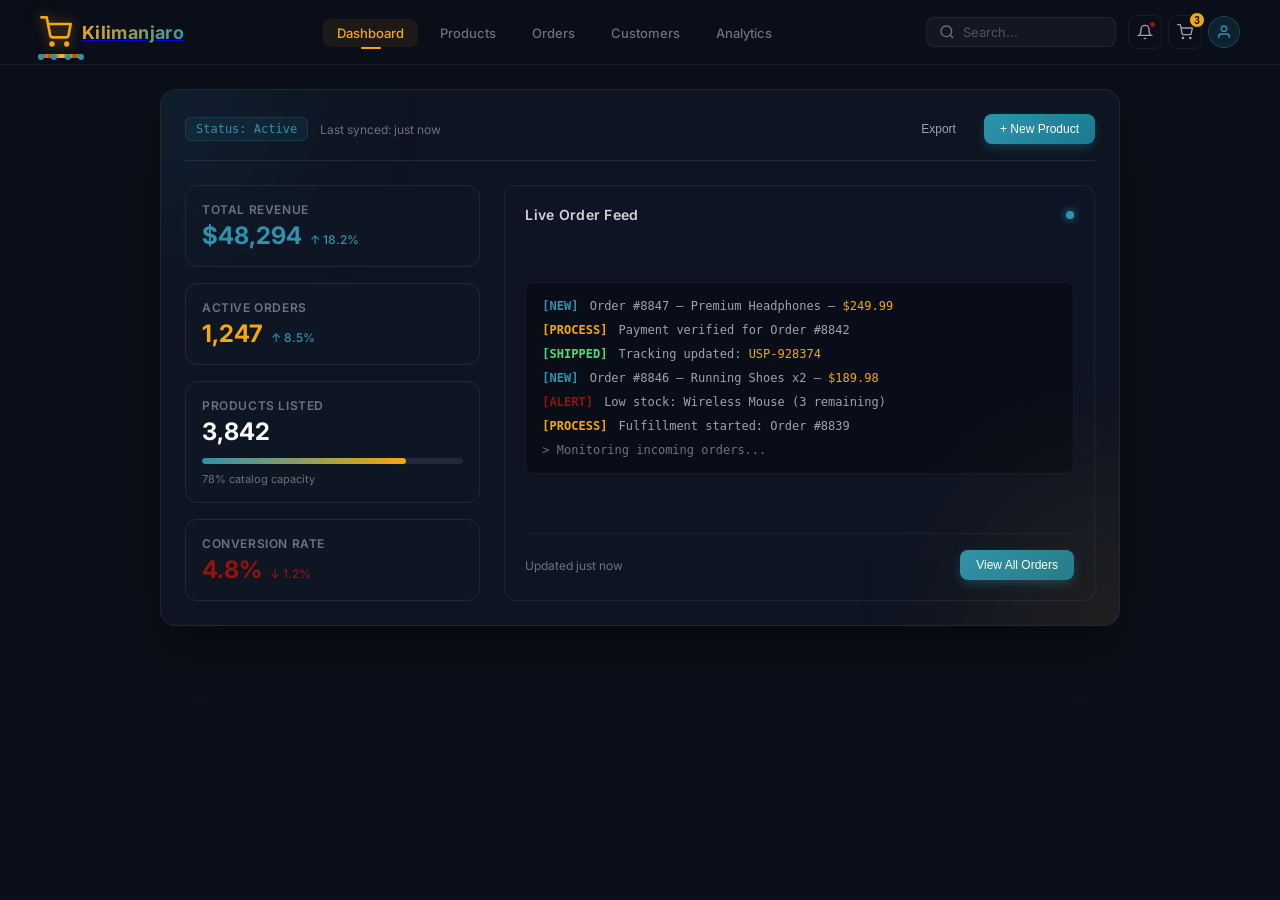
==== index.html @ 3648892b "The whole website" ====
<!DOCTYPE html>
<html lang="en">
<head>
    <meta charset="UTF-8">
    <meta name="viewport" content="width=device-width, initial-scale=1.0">
    <title>E-Commerce Dashboard</title>
    <link href="https://fonts.googleapis.com/css2?family=Inter:wght@300;400;500;600;700&display=swap" rel="stylesheet">
    <link rel="stylesheet" href="style.css">
</head>
<body>

    <!-- ============ NAVBAR ============ -->
    <nav class="navbar">
        <div class="nav-container">
            <a href="index.html" class="logo-container">
                <div class="conveyor-belt">
                    <div class="belt-track"></div>
                    <div class="belt-rollers">
                        <div class="roller"></div>
                        <div class="roller"></div>
                        <div class="roller"></div>
                        <div class="roller"></div>
                    </div>
                </div>
                <div class="cart-icon">
                    <svg viewBox="0 0 24 24" fill="none" stroke="currentColor" stroke-width="2" stroke-linecap="round" stroke-linejoin="round">
                        <circle cx="9" cy="21" r="1"></circle>
                        <circle cx="20" cy="21" r="1"></circle>
                        <path d="m1 1 4 0 2.68 13.39a2 2 0 0 0 2 1.61h9.72a2 2 0 0 0 2-1.61L23 6H6"></path>
                    </svg>
                </div>
                <span class="brand-name">Kilimanjaro</span>
            </a>

            <ul class="nav-links">
                <li><a href="index.html" class="nav-link active">Dashboard</a></li>
                <li><a href="products.html" class="nav-link">Products</a></li>
                <li><a href="#" class="nav-link">Orders</a></li>
                <li><a href="#" class="nav-link">Customers</a></li>
                <li><a href="#" class="nav-link">Analytics</a></li>
            </ul>

            <div class="nav-right">
                <div class="nav-search">
                    <svg viewBox="0 0 24 24" fill="none" stroke="currentColor" stroke-width="2">
                        <circle cx="11" cy="11" r="8"></circle>
                        <line x1="21" y1="21" x2="16.65" y2="16.65"></line>
                    </svg>
                    <input type="text" placeholder="Search...">
                </div>
                <div class="nav-icons">
                    <button class="nav-icon-btn" id="notifBtn">
                        <svg viewBox="0 0 24 24" fill="none" stroke="currentColor" stroke-width="2">
                            <path d="M18 8A6 6 0 0 0 6 8c0 7-3 9-3 9h18s-3-2-3-9"></path>
                            <path d="M13.73 21a2 2 0 0 1-3.46 0"></path>
                        </svg>
                        <span class="notif-dot"></span>
                    </button>
                    <button class="nav-icon-btn cart-nav-btn">
                        <svg viewBox="0 0 24 24" fill="none" stroke="currentColor" stroke-width="2" stroke-linecap="round" stroke-linejoin="round">
                            <circle cx="9" cy="21" r="1"></circle>
                            <circle cx="20" cy="21" r="1"></circle>
                            <path d="m1 1 4 0 2.68 13.39a2 2 0 0 0 2 1.61h9.72a2 2 0 0 0 2-1.61L23 6H6"></path>
                        </svg>
                        <span class="cart-count">3</span>
                    </button>
                    <div class="user-avatar">
                        <svg viewBox="0 0 24 24" fill="none" stroke="currentColor" stroke-width="2">
                            <path d="M20 21v-2a4 4 0 0 0-4-4H8a4 4 0 0 0-4 4v2"></path>
                            <circle cx="12" cy="7" r="4"></circle>
                        </svg>
                    </div>
                </div>
                <button class="hamburger" id="hamburger">
                    <span></span>
                    <span></span>
                    <span></span>
                </button>
            </div>
        </div>
    </nav>

    <!-- ============ DASHBOARD PANEL ============ -->
    <div class="glass-panel">
        
        <div class="glow glow-top-left"></div>
        <div class="glow glow-bottom-right"></div>

        <div class="top-bar">
            <div class="top-bar-left">
                <span class="status-badge">Status: Active</span>
                <span class="last-sync">Last synced: <span id="lastSync">just now</span></span>
            </div>
            <div class="top-bar-right">
                <button class="action-btn btn-outline">Export</button>
                <button class="action-btn btn-primary">+ New Product</button>
            </div>
        </div>

        <div class="dashboard-grid">
            
            <div class="left-panel">
                <div class="metric-card">
                    <p class="metric-label">Total Revenue</p>
                    <div class="metric-flex">
                        <p class="metric-value-num" style="color: #2D93AD;">$48,294</p>
                        <span class="trend-up">↑ 18.2%</span>
                    </div>
                </div>
                
                <div class="metric-card">
                    <p class="metric-label">Active Orders</p>
                    <div class="metric-flex">
                        <p class="metric-value-num" style="color: #F3A712;">1,247</p>
                        <span class="trend-up">↑ 8.5%</span>
                    </div>
                </div>

                <div class="metric-card">
                    <p class="metric-label">Products Listed</p>
                    <p class="metric-value-num">3,842</p>
                    <div class="progress-bar-container">
                        <div class="progress-bar-fill"></div>
                    </div>
                    <p class="metric-subtext">78% catalog capacity</p>
                </div>

                <div class="metric-card">
                    <p class="metric-label">Conversion Rate</p>
                    <div class="metric-flex">
                        <p class="metric-value-num" style="color: #92140C;">4.8%</p>
                        <span class="trend-down">↓ 1.2%</span>
                    </div>
                </div>
            </div>

            <div class="right-panel">
                <div class="panel-header">
                    <h3 class="panel-title">Live Order Feed</h3>
                    <span class="pulse-indicator"></span>
                </div>
                
                <div class="log-stream" id="orderFeed">
                    <p><span class="log-tag log-new">[NEW]</span> Order #8847 — Premium Headphones — <span class="text-highlight">$249.99</span></p>
                    <p><span class="log-tag log-processing">[PROCESS]</span> Payment verified for Order #8842</p>
                    <p><span class="log-tag log-shipped">[SHIPPED]</span> Tracking updated: <span class="text-highlight">USP-928374</span></p>
                    <p><span class="log-tag log-new">[NEW]</span> Order #8846 — Running Shoes x2 — <span class="text-highlight">$189.98</span></p>
                    <p><span class="log-tag log-alert">[ALERT]</span> Low stock: Wireless Mouse (3 remaining)</p>
                    <p><span class="log-tag log-processing">[PROCESS]</span> Fulfillment started: Order #8839</p>
                    <p class="log-listening">&gt; Monitoring incoming orders...</p>
                </div>

                <div class="panel-footer">
                    <span class="timestamp">Updated <span id="timeAgo">just now</span></span>
                    <button class="action-btn btn-primary">View All Orders</button>
                </div>
            </div>

        </div>
    </div>

    <script src="script.js"></script>
</body>
</html>
---- style.css ----
/* Base Resets and Typography */
* {
    margin: 0;
    padding: 0;
    box-sizing: border-box;
}

body {
    font-family: 'Inter', sans-serif;
    background-color: #0b0f19;
    color: #f3f4f6;
    min-height: 100vh;
    display: flex;
    flex-direction: column;
    padding: 0;
    overflow-x: hidden;
}

/* ===================== NAVBAR ===================== */
.navbar {
    position: sticky;
    top: 0;
    z-index: 100;
    width: 100%;
    background: rgba(11, 15, 25, 0.85);
    backdrop-filter: blur(16px);
    -webkit-backdrop-filter: blur(16px);
    border-bottom: 1px solid rgba(255, 255, 255, 0.06);
    padding: 0 24px;
}

.nav-container {
    max-width: 1200px;
    margin: 0 auto;
    display: flex;
    align-items: center;
    justify-content: space-between;
    height: 64px;
}

/* Nav Logo */
.navbar .logo-container {
    display: flex;
    align-items: center;
    gap: 10px;
    position: relative;
    flex-shrink: 0;
}

.navbar .cart-icon {
    width: 32px;
    height: 32px;
    color: #F3A712;
    position: relative;
    z-index: 2;
    filter: drop-shadow(0 0 6px rgba(243, 167, 18, 0.5));
    animation: cartBounce 2s ease-in-out infinite;
}

.navbar .cart-icon svg {
    width: 100%;
    height: 100%;
}

.navbar .brand-name {
    font-size: 18px;
    font-weight: 700;
    background: linear-gradient(135deg, #F3A712, #2D93AD);
    -webkit-background-clip: text;
    -webkit-text-fill-color: transparent;
    background-clip: text;
    letter-spacing: 0.02em;
}

.navbar .conveyor-belt {
    position: absolute;
    bottom: -10px;
    left: -2px;
    width: 46px;
    height: 8px;
    z-index: 1;
}

/* Nav Links */
.nav-links {
    display: flex;
    list-style: none;
    gap: 8px;
    margin: 0;
    padding: 0;
}

.nav-link {
    text-decoration: none;
    font-size: 13px;
    font-weight: 500;
    color: #6b7280;
    padding: 6px 14px;
    border-radius: 8px;
    transition: all 0.25s ease;
    position: relative;
}

.nav-link:hover {
    color: #d1d5db;
    background-color: rgba(255, 255, 255, 0.04);
}

.nav-link.active {
    color: #F3A712;
    background-color: rgba(243, 167, 18, 0.08);
}

.nav-link.active::after {
    content: '';
    position: absolute;
    bottom: -2px;
    left: 50%;
    transform: translateX(-50%);
    width: 20px;
    height: 2px;
    background: #F3A712;
    border-radius: 1px;
}

/* Nav Right Section */
.nav-right {
    display: flex;
    align-items: center;
    gap: 12px;
    flex-shrink: 0;
}

/* Search */
.nav-search {
    display: flex;
    align-items: center;
    gap: 8px;
    background-color: rgba(255, 255, 255, 0.04);
    border: 1px solid rgba(255, 255, 255, 0.06);
    border-radius: 8px;
    padding: 6px 12px;
    transition: all 0.25s ease;
}

.nav-search:focus-within {
    border-color: rgba(45, 147, 173, 0.4);
    background-color: rgba(45, 147, 173, 0.05);
}

.nav-search svg {
    width: 16px;
    height: 16px;
    color: #6b7280;
    flex-shrink: 0;
}

.nav-search input {
    background: none;
    border: none;
    outline: none;
    color: #d1d5db;
    font-size: 13px;
    font-family: 'Inter', sans-serif;
    width: 140px;
}

.nav-search input::placeholder {
    color: #4b5563;
}

/* Icon Buttons */
.nav-icons {
    display: flex;
    align-items: center;
    gap: 6px;
}

.nav-icon-btn {
    position: relative;
    width: 34px;
    height: 34px;
    background: none;
    border: 1px solid rgba(255, 255, 255, 0.06);
    border-radius: 8px;
    color: #9ca3af;
    cursor: pointer;
    display: flex;
    align-items: center;
    justify-content: center;
    transition: all 0.25s ease;
}

.nav-icon-btn:hover {
    background-color: rgba(255, 255, 255, 0.06);
    color: #d1d5db;
    border-color: rgba(255, 255, 255, 0.1);
}

.nav-icon-btn svg {
    width: 16px;
    height: 16px;
}

.notif-dot {
    position: absolute;
    top: 5px;
    right: 5px;
    width: 7px;
    height: 7px;
    background-color: #92140C;
    border-radius: 50%;
    border: 1.5px solid #0b0f19;
    animation: pulse 2s infinite;
}

.cart-count {
    position: absolute;
    top: -4px;
    right: -4px;
    min-width: 16px;
    height: 16px;
    font-size: 10px;
    font-weight: 700;
    color: #0b0f19;
    background-color: #F3A712;
    border-radius: 9999px;
    display: flex;
    align-items: center;
    justify-content: center;
    padding: 0 4px;
    border: 1.5px solid #0b0f19;
}

.navbar .user-avatar {
    width: 32px;
    height: 32px;
    background-color: rgba(45, 147, 173, 0.15);
    border: 1px solid rgba(45, 147, 173, 0.3);
    border-radius: 50%;
    display: flex;
    align-items: center;
    justify-content: center;
    color: #2D93AD;
    cursor: pointer;
    transition: all 0.3s ease;
    flex-shrink: 0;
}

.navbar .user-avatar:hover {
    background-color: rgba(45, 147, 173, 0.25);
    transform: scale(1.05);
}

.navbar .user-avatar svg {
    width: 16px;
    height: 16px;
}

/* Hamburger Menu (Mobile) */
.hamburger {
    display: none;
    flex-direction: column;
    gap: 5px;
    background: none;
    border: none;
    cursor: pointer;
    padding: 4px;
}

.hamburger span {
    display: block;
    width: 22px;
    height: 2px;
    background-color: #9ca3af;
    border-radius: 2px;
    transition: all 0.3s ease;
}

.hamburger.active span:nth-child(1) {
    transform: rotate(45deg) translate(5px, 5px);
}

.hamburger.active span:nth-child(2) {
    opacity: 0;
}

.hamburger.active span:nth-child(3) {
    transform: rotate(-45deg) translate(5px, -5px);
}

/* ===================== MAIN CONTENT WRAPPER ===================== */
.main-content {
    flex: 1;
    display: flex;
    align-items: center;
    justify-content: center;
    padding: 24px;
}

/* Main Container Component (Glassmorphism UI) */
.glass-panel {
    position: relative;
    width: 100%;
    max-width: 960px;
    background: rgba(17, 24, 39, 0.7);
    backdrop-filter: blur(12px);
    -webkit-backdrop-filter: blur(12px);
    border: 1px solid rgba(255, 255, 255, 0.08);
    border-radius: 16px;
    padding: 24px;
    box-shadow: 0 25px 50px -12px rgba(0, 0, 0, 0.5);
    overflow: hidden;
    margin: 24px auto;
}

/* Ambient Background Light Flares */
.glow {
    position: absolute;
    width: 192px;
    height: 192px;
    border-radius: 50%;
    filter: blur(100px);
    opacity: 0.2;
    pointer-events: none;
}

.glow-top-left {
    top: -96px;
    left: -96px;
    background-color: #2D93AD;
}

.glow-bottom-right {
    bottom: -96px;
    right: -96px;
    background-color: #F3A712;
}

/* ===================== LOGO & CONVEYOR BELT ===================== */
.logo-container {
    display: flex;
    align-items: center;
    gap: 12px;
    position: relative;
}

.cart-icon {
    width: 40px;
    height: 40px;
    color: #F3A712;
    position: relative;
    z-index: 2;
    filter: drop-shadow(0 0 8px rgba(243, 167, 18, 0.5));
    animation: cartBounce 2s ease-in-out infinite;
}

.cart-icon svg {
    width: 100%;
    height: 100%;
}

.brand-name {
    font-size: 20px;
    font-weight: 700;
    background: linear-gradient(135deg, #F3A712, #2D93AD);
    -webkit-background-clip: text;
    -webkit-text-fill-color: transparent;
    background-clip: text;
    letter-spacing: 0.02em;
}

/* Conveyor Belt */
.conveyor-belt {
    position: absolute;
    bottom: -12px;
    left: -4px;
    width: 60px;
    height: 10px;
    z-index: 1;
}

.belt-track {
    position: absolute;
    bottom: 0;
    left: 0;
    width: 100%;
    height: 4px;
    background: linear-gradient(90deg, #92140C, #F3A712, #92140C);
    border-radius: 2px;
    overflow: hidden;
}

.belt-track::after {
    content: '';
    position: absolute;
    top: 0;
    left: -100%;
    width: 200%;
    height: 100%;
    background: repeating-linear-gradient(
        90deg,
        transparent,
        transparent 4px,
        rgba(255, 255, 255, 0.2) 4px,
        rgba(255, 255, 255, 0.2) 8px
    );
    animation: beltMove 1s linear infinite;
}

.belt-rollers {
    position: absolute;
    bottom: -2px;
    left: 0;
    width: 100%;
    display: flex;
    justify-content: space-between;
}

.roller {
    width: 6px;
    height: 6px;
    background-color: #2D93AD;
    border-radius: 50%;
    border: 1px solid rgba(45, 147, 173, 0.5);
    animation: rollerSpin 0.8s linear infinite;
}

.roller:nth-child(2) { animation-delay: 0.1s; }
.roller:nth-child(3) { animation-delay: 0.2s; }
.roller:nth-child(4) { animation-delay: 0.3s; }

@keyframes beltMove {
    from { transform: translateX(0); }
    to { transform: translateX(50%); }
}

@keyframes rollerSpin {
    from { transform: rotate(0deg); }
    to { transform: rotate(360deg); }
}

@keyframes cartBounce {
    0%, 100% { transform: translateY(0); }
    50% { transform: translateY(-3px); }
}

/* ===================== TOP BAR ===================== */
.top-bar {
    display: flex;
    justify-content: space-between;
    align-items: center;
    border-bottom: 1px solid #1f2937;
    padding-bottom: 16px;
    margin-bottom: 24px;
}

.top-bar-left {
    display: flex;
    align-items: center;
    gap: 12px;
}

.top-bar-right {
    display: flex;
    align-items: center;
    gap: 12px;
}

.last-sync {
    font-size: 12px;
    color: #6b7280;
}

.btn-outline {
    background: transparent;
    color: #9ca3af;
    border: 1px solid rgba(255, 255, 255, 0.1);
}

.btn-outline:hover {
    background-color: rgba(255, 255, 255, 0.05);
    color: #d1d5db;
    border-color: rgba(255, 255, 255, 0.15);
}

.status-badge {
    background-color: rgba(45, 147, 173, 0.1);
    color: #2D93AD;
    font-size: 12px;
    font-family: monospace;
    padding: 4px 10px;
    border-radius: 6px;
    border: 1px solid rgba(45, 147, 173, 0.2);
}

/* ===================== GRID FRAMEWORK ===================== */
.dashboard-grid {
    display: grid;
    grid-template-columns: 1fr;
    gap: 24px;
}

@media (min-width: 768px) {
    .dashboard-grid {
        grid-template-columns: 1fr 2fr;
    }
}

/* ===================== LEFT PANEL METRICS ===================== */
.left-panel {
    display: flex;
    flex-direction: column;
    gap: 16px;
}

.metric-card {
    background-color: rgba(17, 24, 39, 0.5);
    border: 1px solid #1f2937;
    border-radius: 12px;
    padding: 16px;
    transition: all 0.3s ease;
    cursor: default;
}

.metric-card:hover {
    border-color: rgba(45, 147, 173, 0.3);
    transform: translateY(-2px);
    box-shadow: 0 8px 16px -4px rgba(0, 0, 0, 0.3);
}

.metric-label {
    font-size: 12px;
    font-weight: 600;
    color: #6b7280;
    text-transform: uppercase;
    letter-spacing: 0.05em;
}

.metric-value-num {
    font-size: 24px;
    font-weight: 700;
    color: #ffffff;
    margin-top: 4px;
}

.metric-flex {
    display: flex;
    align-items: baseline;
    gap: 8px;
}

.trend-up {
    font-size: 12px;
    font-weight: 500;
    color: #2D93AD;
}

.trend-down {
    font-size: 12px;
    font-weight: 500;
    color: #92140C;
}

.metric-subtext {
    font-size: 11px;
    color: #6b7280;
    margin-top: 8px;
}

.progress-bar-container {
    width: 100%;
    background-color: #1f2937;
    height: 6px;
    border-radius: 9999px;
    margin-top: 12px;
    overflow: hidden;
}

.progress-bar-fill {
    background: linear-gradient(to right, #2D93AD, #F3A712);
    height: 100%;
    width: 78%;
    border-radius: 9999px;
    animation: progressFill 1.5s ease-out forwards;
}

@keyframes progressFill {
    from { width: 0; }
    to { width: 78%; }
}

/* ===================== RIGHT PANEL (LOG STREAM) ===================== */
.right-panel {
    background-color: rgba(17, 24, 39, 0.4);
    border: 1px solid rgba(31, 41, 55, 0.8);
    border-radius: 12px;
    padding: 20px;
    display: flex;
    flex-direction: column;
    justify-content: space-between;
}

.panel-header {
    display: flex;
    justify-content: space-between;
    align-items: center;
    margin-bottom: 16px;
}

.panel-title {
    font-size: 14px;
    font-weight: 600;
    color: #d1d5db;
    letter-spacing: 0.02em;
}

.pulse-indicator {
    width: 8px;
    height: 8px;
    background-color: #2D93AD;
    border-radius: 50%;
    box-shadow: 0 0 8px #2D93AD;
    animation: pulse 2s infinite;
}

/* Log Stream / Terminal Layout */
.log-stream {
    font-family: monospace;
    font-size: 12px;
    color: #9ca3af;
    background-color: rgba(0, 0, 0, 0.3);
    border: 1px solid rgba(31, 41, 55, 0.5);
    border-radius: 8px;
    padding: 16px;
    height: 192px;
    overflow-y: auto;
    display: flex;
    flex-direction: column;
    gap: 10px;
}

.log-tag {
    font-weight: bold;
    margin-right: 4px;
}

.log-new { color: #2D93AD; }
.log-processing { color: #F3A712; }
.log-shipped { color: #4ade80; }
.log-alert { color: #92140C; }
.text-highlight { color: #F3A712; }

.log-listening {
    color: #6b7280;
    animation: pulse 1.5s infinite;
}

.log-stream::-webkit-scrollbar {
    width: 6px;
}

.log-stream::-webkit-scrollbar-track {
    background: rgba(31, 41, 55, 0.3);
    border-radius: 3px;
}

.log-stream::-webkit-scrollbar-thumb {
    background: rgba(45, 147, 173, 0.4);
    border-radius: 3px;
}

.log-stream::-webkit-scrollbar-thumb:hover {
    background: rgba(45, 147, 173, 0.6);
}

/* ===================== FOOTER & BUTTONS ===================== */
.panel-footer {
    display: flex;
    justify-content: space-between;
    align-items: center;
    border-top: 1px solid rgba(31, 41, 55, 0.6);
    padding-top: 16px;
    margin-top: 16px;
}

.timestamp {
    font-size: 12px;
    color: #6b7280;
}

.action-btn {
    font-size: 12px;
    font-weight: 500;
    padding: 8px 16px;
    border: none;
    border-radius: 8px;
    cursor: pointer;
    transition: all 0.2s ease;
}

.btn-primary {
    background: linear-gradient(135deg, #2D93AD, #1a7a8f);
    color: #ffffff;
    box-shadow: 0 4px 12px -2px rgba(45, 147, 173, 0.4);
}

.btn-primary:hover {
    background: linear-gradient(135deg, #34a5bf, #208fa5);
    transform: translateY(-1px);
    box-shadow: 0 6px 16px -2px rgba(45, 147, 173, 0.5);
}

/* ===================== ANIMATIONS ===================== */
@keyframes pulse {
    0%, 100% { opacity: 1; }
    50% { opacity: 0.5; }
}

/* New order entry animation */
@keyframes slideIn {
    from {
        opacity: 0;
        transform: translateY(-10px);
    }
    to {
        opacity: 1;
        transform: translateY(0);
    }
}

.log-entry-new {
    animation: slideIn 0.4s ease-out;
}

/* ===================== RESPONSIVE ===================== */
@media (max-width: 900px) {
    .nav-links {
        display: none;
        position: absolute;
        top: 64px;
        left: 0;
        right: 0;
        background: rgba(11, 15, 25, 0.95);
        backdrop-filter: blur(16px);
        flex-direction: column;
        padding: 12px;
        border-bottom: 1px solid rgba(255, 255, 255, 0.06);
    }

    .nav-links.open {
        display: flex;
    }

    .nav-link {
        padding: 10px 14px;
        width: 100%;
    }

    .nav-search {
        display: none;
    }

    .hamburger {
        display: flex;
    }
}

@media (max-width: 768px) {
    .glass-panel {
        padding: 16px;
        margin: 16px;
    }

    .top-bar {
        flex-direction: column;
        gap: 12px;
        align-items: flex-start;
    }

    .top-bar-right {
        width: 100%;
        justify-content: flex-end;
    }

    .metric-value-num {
        font-size: 20px;
    }

    .log-stream {
        height: 160px;
    }

    .panel-footer {
        flex-direction: column;
        gap: 12px;
    }

    .action-btn {
        width: 100%;
    }
}
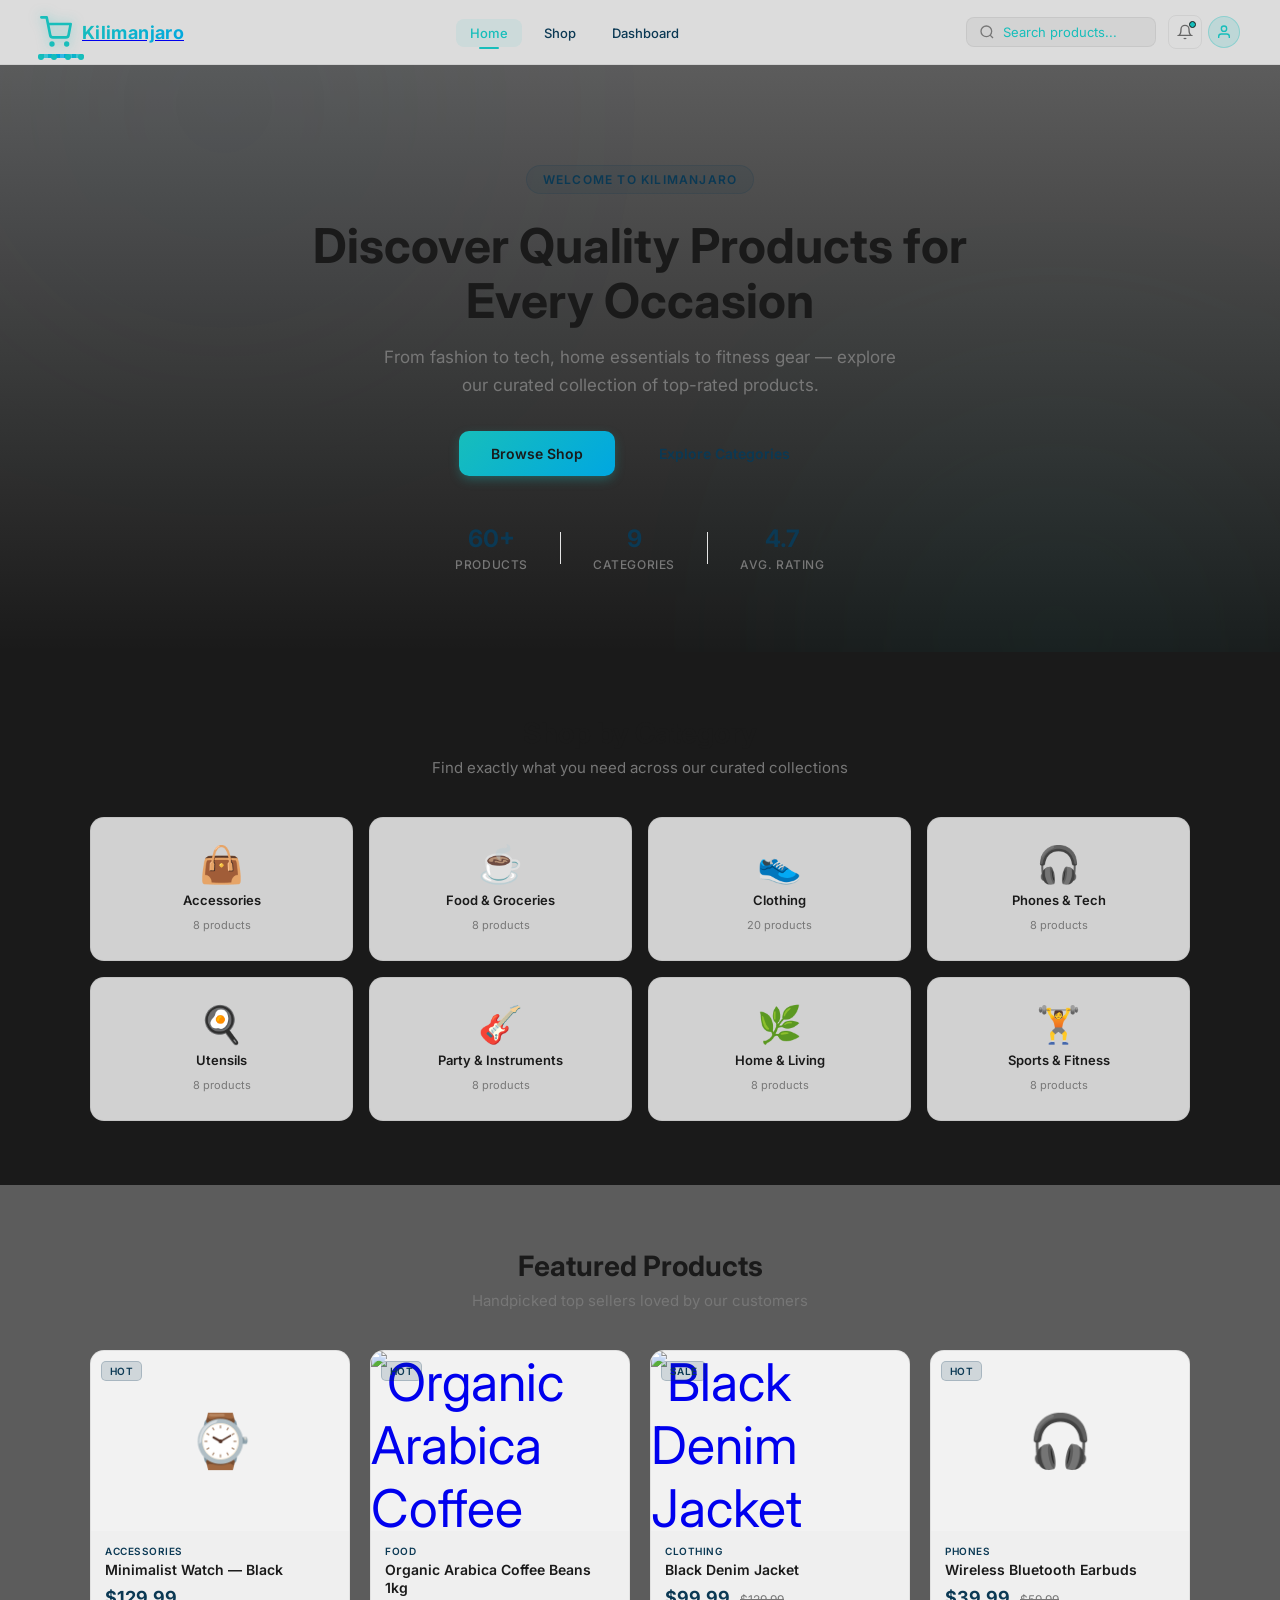
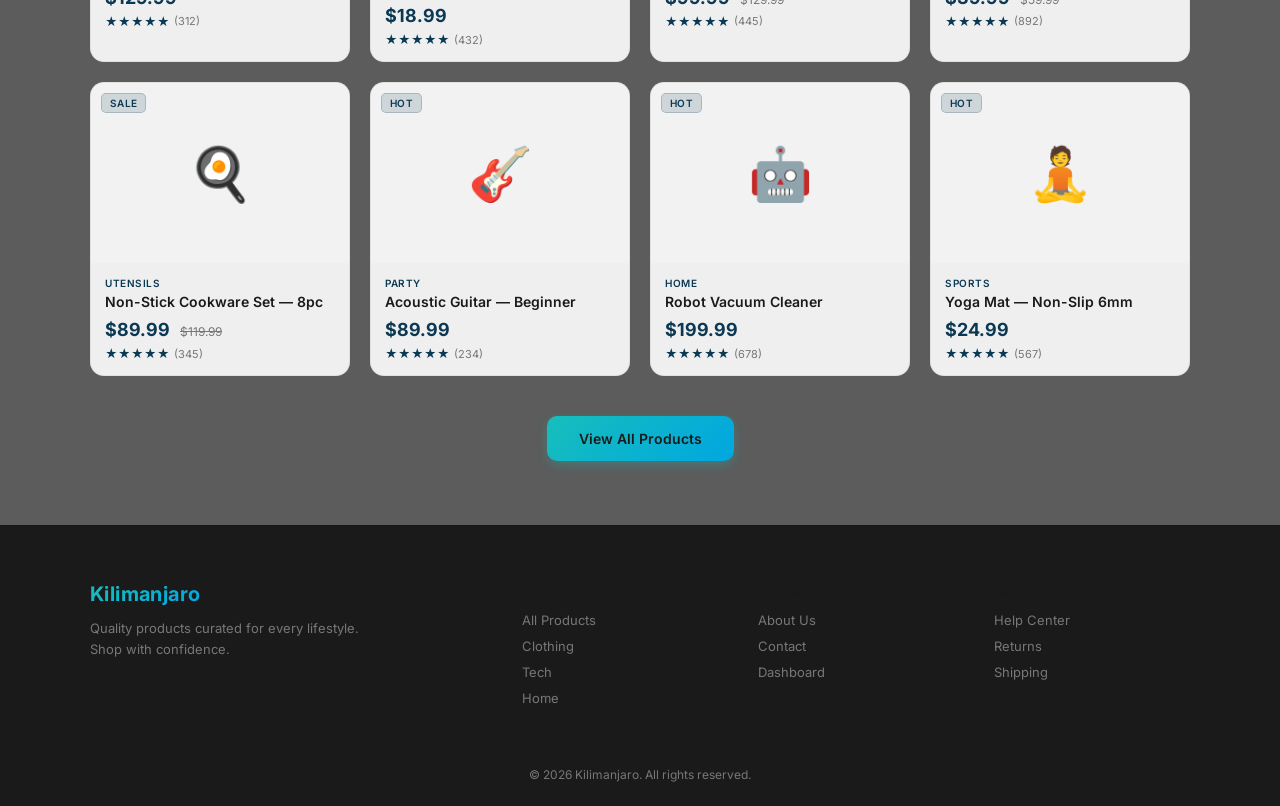
==== commit db4d5c27: "New theme, home page, images" ====
--- a/index.html
+++ b/index.html
@@ -3,9 +3,10 @@
 <head>
     <meta charset="UTF-8">
     <meta name="viewport" content="width=device-width, initial-scale=1.0">
-    <title>E-Commerce Dashboard</title>
+    <title>Kilimanjaro — Shop Quality Products</title>
     <link href="https://fonts.googleapis.com/css2?family=Inter:wght@300;400;500;600;700&display=swap" rel="stylesheet">
     <link rel="stylesheet" href="style.css">
+    <link rel="stylesheet" href="home.css">
 </head>
 <body>
 
@@ -33,11 +34,9 @@
             </a>
 
             <ul class="nav-links">
-                <li><a href="index.html" class="nav-link active">Dashboard</a></li>
-                <li><a href="products.html" class="nav-link">Products</a></li>
-                <li><a href="#" class="nav-link">Orders</a></li>
-                <li><a href="#" class="nav-link">Customers</a></li>
-                <li><a href="#" class="nav-link">Analytics</a></li>
+                <li><a href="index.html" class="nav-link active">Home</a></li>
+                <li><a href="products.html" class="nav-link">Shop</a></li>
+                <li><a href="dashboard.html" class="nav-link">Dashboard</a></li>
             </ul>
 
             <div class="nav-right">
@@ -46,7 +45,7 @@
                         <circle cx="11" cy="11" r="8"></circle>
                         <line x1="21" y1="21" x2="16.65" y2="16.65"></line>
                     </svg>
-                    <input type="text" placeholder="Search...">
+                    <input type="text" placeholder="Search products..." id="homeSearchInput">
                 </div>
                 <div class="nav-icons">
                     <button class="nav-icon-btn" id="notifBtn">
@@ -56,14 +55,6 @@
                         </svg>
                         <span class="notif-dot"></span>
                     </button>
-                    <button class="nav-icon-btn cart-nav-btn">
-                        <svg viewBox="0 0 24 24" fill="none" stroke="currentColor" stroke-width="2" stroke-linecap="round" stroke-linejoin="round">
-                            <circle cx="9" cy="21" r="1"></circle>
-                            <circle cx="20" cy="21" r="1"></circle>
-                            <path d="m1 1 4 0 2.68 13.39a2 2 0 0 0 2 1.61h9.72a2 2 0 0 0 2-1.61L23 6H6"></path>
-                        </svg>
-                        <span class="cart-count">3</span>
-                    </button>
                     <div class="user-avatar">
                         <svg viewBox="0 0 24 24" fill="none" stroke="currentColor" stroke-width="2">
                             <path d="M20 21v-2a4 4 0 0 0-4-4H8a4 4 0 0 0-4 4v2"></path>
@@ -80,85 +71,139 @@
         </div>
     </nav>
 
-    <!-- ============ DASHBOARD PANEL ============ -->
-    <div class="glass-panel">
-        
-        <div class="glow glow-top-left"></div>
-        <div class="glow glow-bottom-right"></div>
-
-        <div class="top-bar">
-            <div class="top-bar-left">
-                <span class="status-badge">Status: Active</span>
-                <span class="last-sync">Last synced: <span id="lastSync">just now</span></span>
-            </div>
-            <div class="top-bar-right">
-                <button class="action-btn btn-outline">Export</button>
-                <button class="action-btn btn-primary">+ New Product</button>
-            </div>
-        </div>
-
-        <div class="dashboard-grid">
-            
-            <div class="left-panel">
-                <div class="metric-card">
-                    <p class="metric-label">Total Revenue</p>
-                    <div class="metric-flex">
-                        <p class="metric-value-num" style="color: #2D93AD;">$48,294</p>
-                        <span class="trend-up">↑ 18.2%</span>
-                    </div>
-                </div>
-                
-                <div class="metric-card">
-                    <p class="metric-label">Active Orders</p>
-                    <div class="metric-flex">
-                        <p class="metric-value-num" style="color: #F3A712;">1,247</p>
-                        <span class="trend-up">↑ 8.5%</span>
-                    </div>
-                </div>
-
-                <div class="metric-card">
-                    <p class="metric-label">Products Listed</p>
-                    <p class="metric-value-num">3,842</p>
-                    <div class="progress-bar-container">
-                        <div class="progress-bar-fill"></div>
-                    </div>
-                    <p class="metric-subtext">78% catalog capacity</p>
-                </div>
-
-                <div class="metric-card">
-                    <p class="metric-label">Conversion Rate</p>
-                    <div class="metric-flex">
-                        <p class="metric-value-num" style="color: #92140C;">4.8%</p>
-                        <span class="trend-down">↓ 1.2%</span>
-                    </div>
-                </div>
-            </div>
-
-            <div class="right-panel">
-                <div class="panel-header">
-                    <h3 class="panel-title">Live Order Feed</h3>
-                    <span class="pulse-indicator"></span>
-                </div>
-                
-                <div class="log-stream" id="orderFeed">
-                    <p><span class="log-tag log-new">[NEW]</span> Order #8847 — Premium Headphones — <span class="text-highlight">$249.99</span></p>
-                    <p><span class="log-tag log-processing">[PROCESS]</span> Payment verified for Order #8842</p>
-                    <p><span class="log-tag log-shipped">[SHIPPED]</span> Tracking updated: <span class="text-highlight">USP-928374</span></p>
-                    <p><span class="log-tag log-new">[NEW]</span> Order #8846 — Running Shoes x2 — <span class="text-highlight">$189.98</span></p>
-                    <p><span class="log-tag log-alert">[ALERT]</span> Low stock: Wireless Mouse (3 remaining)</p>
-                    <p><span class="log-tag log-processing">[PROCESS]</span> Fulfillment started: Order #8839</p>
-                    <p class="log-listening">&gt; Monitoring incoming orders...</p>
-                </div>
-
-                <div class="panel-footer">
-                    <span class="timestamp">Updated <span id="timeAgo">just now</span></span>
-                    <button class="action-btn btn-primary">View All Orders</button>
-                </div>
-            </div>
-
-        </div>
-    </div>
-
-    <script src="script.js"></script>
+    <!-- ============ HERO SECTION ============ -->
+    <section class="home-hero">
+        <div class="home-hero-glow home-glow-left"></div>
+        <div class="home-hero-glow home-glow-right"></div>
+        <div class="home-hero-content">
+            <p class="home-hero-tag">Welcome to Kilimanjaro</p>
+            <h1 class="home-hero-title">Discover Quality Products for Every Occasion</h1>
+            <p class="home-hero-subtitle">From fashion to tech, home essentials to fitness gear — explore our curated collection of top-rated products.</p>
+            <div class="home-hero-actions">
+                <a href="products.html" class="action-btn btn-primary home-cta">Browse Shop</a>
+                <a href="#categories" class="action-btn btn-outline home-cta-outline">Explore Categories</a>
+            </div>
+            <div class="home-hero-stats">
+                <div class="home-stat">
+                    <span class="home-stat-num">60+</span>
+                    <span class="home-stat-label">Products</span>
+                </div>
+                <div class="home-stat-divider"></div>
+                <div class="home-stat">
+                    <span class="home-stat-num">9</span>
+                    <span class="home-stat-label">Categories</span>
+                </div>
+                <div class="home-stat-divider"></div>
+                <div class="home-stat">
+                    <span class="home-stat-num">4.7</span>
+                    <span class="home-stat-label">Avg. Rating</span>
+                </div>
+            </div>
+        </div>
+    </section>
+
+    <!-- ============ CATEGORIES SECTION ============ -->
+    <section class="home-section" id="categories">
+        <div class="home-container">
+            <div class="home-section-header">
+                <h2 class="home-section-title">Shop by Category</h2>
+                <p class="home-section-subtitle">Find exactly what you need across our curated collections</p>
+            </div>
+            <div class="home-categories-grid">
+                <a href="products.html?category=accessories" class="home-category-card">
+                    <span class="home-category-emoji">👜</span>
+                    <h3 class="home-category-name">Accessories</h3>
+                    <p class="home-category-count">8 products</p>
+                </a>
+                <a href="products.html?category=food" class="home-category-card">
+                    <span class="home-category-emoji">☕</span>
+                    <h3 class="home-category-name">Food & Groceries</h3>
+                    <p class="home-category-count">8 products</p>
+                </a>
+                <a href="products.html?category=clothing" class="home-category-card">
+                    <span class="home-category-emoji">👟</span>
+                    <h3 class="home-category-name">Clothing</h3>
+                    <p class="home-category-count">20 products</p>
+                </a>
+                <a href="products.html?category=phones" class="home-category-card">
+                    <span class="home-category-emoji">🎧</span>
+                    <h3 class="home-category-name">Phones & Tech</h3>
+                    <p class="home-category-count">8 products</p>
+                </a>
+                <a href="products.html?category=utensils" class="home-category-card">
+                    <span class="home-category-emoji">🍳</span>
+                    <h3 class="home-category-name">Utensils</h3>
+                    <p class="home-category-count">8 products</p>
+                </a>
+                <a href="products.html?category=party" class="home-category-card">
+                    <span class="home-category-emoji">🎸</span>
+                    <h3 class="home-category-name">Party & Instruments</h3>
+                    <p class="home-category-count">8 products</p>
+                </a>
+                <a href="products.html?category=home" class="home-category-card">
+                    <span class="home-category-emoji">🌿</span>
+                    <h3 class="home-category-name">Home & Living</h3>
+                    <p class="home-category-count">8 products</p>
+                </a>
+                <a href="products.html?category=sports" class="home-category-card">
+                    <span class="home-category-emoji">🏋️</span>
+                    <h3 class="home-category-name">Sports & Fitness</h3>
+                    <p class="home-category-count">8 products</p>
+                </a>
+            </div>
+        </div>
+    </section>
+
+    <!-- ============ FEATURED PRODUCTS SECTION ============ -->
+    <section class="home-section home-section-alt" id="featured">
+        <div class="home-container">
+            <div class="home-section-header">
+                <h2 class="home-section-title">Featured Products</h2>
+                <p class="home-section-subtitle">Handpicked top sellers loved by our customers</p>
+            </div>
+            <div class="home-featured-grid" id="featuredGrid">
+                <!-- Injected by JS -->
+            </div>
+            <div class="home-featured-cta">
+                <a href="products.html" class="action-btn btn-primary">View All Products</a>
+            </div>
+        </div>
+    </section>
+
+    <!-- ============ FOOTER ============ -->
+    <footer class="home-footer">
+        <div class="home-container">
+            <div class="home-footer-grid">
+                <div class="home-footer-brand">
+                    <span class="brand-name">Kilimanjaro</span>
+                    <p class="home-footer-desc">Quality products curated for every lifestyle. Shop with confidence.</p>
+                </div>
+                <div class="home-footer-links">
+                    <h4>Shop</h4>
+                    <a href="products.html">All Products</a>
+                    <a href="products.html?category=clothing">Clothing</a>
+                    <a href="products.html?category=phones">Tech</a>
+                    <a href="products.html?category=home">Home</a>
+                </div>
+                <div class="home-footer-links">
+                    <h4>Company</h4>
+                    <a href="#">About Us</a>
+                    <a href="#">Contact</a>
+                    <a href="dashboard.html">Dashboard</a>
+                </div>
+                <div class="home-footer-links">
+                    <h4>Support</h4>
+                    <a href="#">Help Center</a>
+                    <a href="#">Returns</a>
+                    <a href="#">Shipping</a>
+                </div>
+            </div>
+            <div class="home-footer-bottom">
+                <p>&copy; 2026 Kilimanjaro. All rights reserved.</p>
+            </div>
+        </div>
+    </footer>
+
+    <script src="home.js"></script>
 </body>
 </html>
--- a/style.css
+++ b/style.css
@@ -7,8 +7,8 @@
 
 body {
     font-family: 'Inter', sans-serif;
-    background-color: #0b0f19;
-    color: #f3f4f6;
+    background-color: #1a1a1a;
+    color: #1a1a1a;
     min-height: 100vh;
     display: flex;
     flex-direction: column;
@@ -22,10 +22,10 @@
     top: 0;
     z-index: 100;
     width: 100%;
-    background: rgba(11, 15, 25, 0.85);
+    background: rgba(255, 255, 255, 0.85);
     backdrop-filter: blur(16px);
     -webkit-backdrop-filter: blur(16px);
-    border-bottom: 1px solid rgba(255, 255, 255, 0.06);
+    border-bottom: 1px solid rgba(0, 0, 0, 0.06);
     padding: 0 24px;
 }
 
@@ -50,10 +50,10 @@
 .navbar .cart-icon {
     width: 32px;
     height: 32px;
-    color: #F3A712;
+    color: #17BEBB;
     position: relative;
     z-index: 2;
-    filter: drop-shadow(0 0 6px rgba(243, 167, 18, 0.5));
+    filter: drop-shadow(0 0 6px rgba(23, 190, 187, 0.5));
     animation: cartBounce 2s ease-in-out infinite;
 }
 
@@ -65,7 +65,7 @@
 .navbar .brand-name {
     font-size: 18px;
     font-weight: 700;
-    background: linear-gradient(135deg, #F3A712, #2D93AD);
+    background: linear-gradient(135deg, #17BEBB, #00A7E1);
     -webkit-background-clip: text;
     -webkit-text-fill-color: transparent;
     background-clip: text;
@@ -94,7 +94,7 @@
     text-decoration: none;
     font-size: 13px;
     font-weight: 500;
-    color: #6b7280;
+    color: #0B3954;
     padding: 6px 14px;
     border-radius: 8px;
     transition: all 0.25s ease;
@@ -102,13 +102,13 @@
 }
 
 .nav-link:hover {
-    color: #d1d5db;
-    background-color: rgba(255, 255, 255, 0.04);
+    color: #333333;
+    background-color: rgba(0, 0, 0, 0.04);
 }
 
 .nav-link.active {
-    color: #F3A712;
-    background-color: rgba(243, 167, 18, 0.08);
+    color: #17BEBB;
+    background-color: rgba(23, 190, 187, 0.08);
 }
 
 .nav-link.active::after {
@@ -119,7 +119,7 @@
     transform: translateX(-50%);
     width: 20px;
     height: 2px;
-    background: #F3A712;
+    background: #17BEBB;
     border-radius: 1px;
 }
 
@@ -136,22 +136,22 @@
     display: flex;
     align-items: center;
     gap: 8px;
-    background-color: rgba(255, 255, 255, 0.04);
-    border: 1px solid rgba(255, 255, 255, 0.06);
+    background-color: rgba(0, 0, 0, 0.04);
+    border: 1px solid rgba(0, 0, 0, 0.06);
     border-radius: 8px;
     padding: 6px 12px;
     transition: all 0.25s ease;
 }
 
 .nav-search:focus-within {
-    border-color: rgba(45, 147, 173, 0.4);
-    background-color: rgba(45, 147, 173, 0.05);
+    border-color: rgba(23, 190, 187, 0.4);
+    background-color: rgba(23, 190, 187, 0.05);
 }
 
 .nav-search svg {
     width: 16px;
     height: 16px;
-    color: #6b7280;
+    color: #777777;
     flex-shrink: 0;
 }
 
@@ -159,14 +159,14 @@
     background: none;
     border: none;
     outline: none;
-    color: #d1d5db;
+    color: #333333;
     font-size: 13px;
     font-family: 'Inter', sans-serif;
     width: 140px;
 }
 
 .nav-search input::placeholder {
-    color: #4b5563;
+    color: #17BEBB;
 }
 
 /* Icon Buttons */
@@ -181,9 +181,9 @@
     width: 34px;
     height: 34px;
     background: none;
-    border: 1px solid rgba(255, 255, 255, 0.06);
+    border: 1px solid rgba(0, 0, 0, 0.06);
     border-radius: 8px;
-    color: #9ca3af;
+    color: #666666;
     cursor: pointer;
     display: flex;
     align-items: center;
@@ -192,9 +192,9 @@
 }
 
 .nav-icon-btn:hover {
-    background-color: rgba(255, 255, 255, 0.06);
-    color: #d1d5db;
-    border-color: rgba(255, 255, 255, 0.1);
+    background-color: rgba(0, 0, 0, 0.06);
+    color: #333333;
+    border-color: rgba(0, 0, 0, 0.1);
 }
 
 .nav-icon-btn svg {
@@ -208,9 +208,9 @@
     right: 5px;
     width: 7px;
     height: 7px;
-    background-color: #92140C;
+    background-color: #17BEBB;
     border-radius: 50%;
-    border: 1.5px solid #0b0f19;
+    border: 1.5px solid #1a1a1a;
     animation: pulse 2s infinite;
 }
 
@@ -222,33 +222,33 @@
     height: 16px;
     font-size: 10px;
     font-weight: 700;
-    color: #0b0f19;
-    background-color: #F3A712;
+    color: #1a1a1a;
+    background-color: #17BEBB;
     border-radius: 9999px;
     display: flex;
     align-items: center;
     justify-content: center;
     padding: 0 4px;
-    border: 1.5px solid #0b0f19;
+    border: 1.5px solid #1a1a1a;
 }
 
 .navbar .user-avatar {
     width: 32px;
     height: 32px;
-    background-color: rgba(45, 147, 173, 0.15);
-    border: 1px solid rgba(45, 147, 173, 0.3);
+    background-color: rgba(23, 190, 187, 0.15);
+    border: 1px solid rgba(23, 190, 187, 0.3);
     border-radius: 50%;
     display: flex;
     align-items: center;
     justify-content: center;
-    color: #2D93AD;
+    color: #17BEBB;
     cursor: pointer;
     transition: all 0.3s ease;
     flex-shrink: 0;
 }
 
 .navbar .user-avatar:hover {
-    background-color: rgba(45, 147, 173, 0.25);
+    background-color: rgba(23, 190, 187, 0.25);
     transform: scale(1.05);
 }
 
@@ -272,7 +272,7 @@
     display: block;
     width: 22px;
     height: 2px;
-    background-color: #9ca3af;
+    background-color: #666666;
     border-radius: 2px;
     transition: all 0.3s ease;
 }
@@ -303,10 +303,10 @@
     position: relative;
     width: 100%;
     max-width: 960px;
-    background: rgba(17, 24, 39, 0.7);
+    background: rgba(245, 245, 245, 0.7);
     backdrop-filter: blur(12px);
     -webkit-backdrop-filter: blur(12px);
-    border: 1px solid rgba(255, 255, 255, 0.08);
+    border: 1px solid rgba(0, 0, 0, 0.08);
     border-radius: 16px;
     padding: 24px;
     box-shadow: 0 25px 50px -12px rgba(0, 0, 0, 0.5);
@@ -328,13 +328,13 @@
 .glow-top-left {
     top: -96px;
     left: -96px;
-    background-color: #2D93AD;
+    background-color: #17BEBB;
 }
 
 .glow-bottom-right {
     bottom: -96px;
     right: -96px;
-    background-color: #F3A712;
+    background-color: #00A7E1;
 }
 
 /* ===================== LOGO & CONVEYOR BELT ===================== */
@@ -348,10 +348,10 @@
 .cart-icon {
     width: 40px;
     height: 40px;
-    color: #F3A712;
+    color: #17BEBB;
     position: relative;
     z-index: 2;
-    filter: drop-shadow(0 0 8px rgba(243, 167, 18, 0.5));
+    filter: drop-shadow(0 0 8px rgba(23, 190, 187, 0.5));
     animation: cartBounce 2s ease-in-out infinite;
 }
 
@@ -363,7 +363,7 @@
 .brand-name {
     font-size: 20px;
     font-weight: 700;
-    background: linear-gradient(135deg, #F3A712, #2D93AD);
+    background: linear-gradient(135deg, #17BEBB, #00A7E1);
     -webkit-background-clip: text;
     -webkit-text-fill-color: transparent;
     background-clip: text;
@@ -386,7 +386,7 @@
     left: 0;
     width: 100%;
     height: 4px;
-    background: linear-gradient(90deg, #92140C, #F3A712, #92140C);
+    background: linear-gradient(90deg, #17BEBB, #00A7E1, #17BEBB);
     border-radius: 2px;
     overflow: hidden;
 }
@@ -420,9 +420,9 @@
 .roller {
     width: 6px;
     height: 6px;
-    background-color: #2D93AD;
+    background-color: #17BEBB;
     border-radius: 50%;
-    border: 1px solid rgba(45, 147, 173, 0.5);
+    border: 1px solid rgba(23, 190, 187, 0.5);
     animation: rollerSpin 0.8s linear infinite;
 }
 
@@ -450,7 +450,7 @@
     display: flex;
     justify-content: space-between;
     align-items: center;
-    border-bottom: 1px solid #1f2937;
+    border-bottom: 1px solid #e5e5e5;
     padding-bottom: 16px;
     margin-bottom: 24px;
 }
@@ -469,29 +469,29 @@
 
 .last-sync {
     font-size: 12px;
-    color: #6b7280;
+    color: #0B3954;
 }
 
 .btn-outline {
     background: transparent;
-    color: #9ca3af;
-    border: 1px solid rgba(255, 255, 255, 0.1);
+    color: #0B3954;
+    border: 1px solid rgba(0, 0, 0, 0.1);
 }
 
 .btn-outline:hover {
-    background-color: rgba(255, 255, 255, 0.05);
-    color: #d1d5db;
-    border-color: rgba(255, 255, 255, 0.15);
+    background-color: rgba(0, 0, 0, 0.05);
+    color: #333333;
+    border-color: rgba(0, 0, 0, 0.15);
 }
 
 .status-badge {
-    background-color: rgba(45, 147, 173, 0.1);
-    color: #2D93AD;
+    background-color: rgba(23, 190, 187, 0.1);
+    color: #17BEBB;
     font-size: 12px;
     font-family: monospace;
     padding: 4px 10px;
     border-radius: 6px;
-    border: 1px solid rgba(45, 147, 173, 0.2);
+    border: 1px solid rgba(23, 190, 187, 0.2);
 }
 
 /* ===================== GRID FRAMEWORK ===================== */
@@ -515,8 +515,8 @@
 }
 
 .metric-card {
-    background-color: rgba(17, 24, 39, 0.5);
-    border: 1px solid #1f2937;
+    background-color: rgba(245, 245, 245, 0.5);
+    border: 1px solid #e5e5e5;
     border-radius: 12px;
     padding: 16px;
     transition: all 0.3s ease;
@@ -524,7 +524,7 @@
 }
 
 .metric-card:hover {
-    border-color: rgba(45, 147, 173, 0.3);
+    border-color: rgba(23, 190, 187, 0.3);
     transform: translateY(-2px);
     box-shadow: 0 8px 16px -4px rgba(0, 0, 0, 0.3);
 }
@@ -532,7 +532,7 @@
 .metric-label {
     font-size: 12px;
     font-weight: 600;
-    color: #6b7280;
+    color: #0B3954;
     text-transform: uppercase;
     letter-spacing: 0.05em;
 }
@@ -540,7 +540,7 @@
 .metric-value-num {
     font-size: 24px;
     font-weight: 700;
-    color: #ffffff;
+    color: #1a1a1a;
     margin-top: 4px;
 }
 
@@ -553,24 +553,24 @@
 .trend-up {
     font-size: 12px;
     font-weight: 500;
-    color: #2D93AD;
+    color: #17BEBB;
 }
 
 .trend-down {
     font-size: 12px;
     font-weight: 500;
-    color: #92140C;
+    color: #17BEBB;
 }
 
 .metric-subtext {
     font-size: 11px;
-    color: #6b7280;
+    color: #0B3954;
     margin-top: 8px;
 }
 
 .progress-bar-container {
     width: 100%;
-    background-color: #1f2937;
+    background-color: #e5e5e5;
     height: 6px;
     border-radius: 9999px;
     margin-top: 12px;
@@ -578,7 +578,7 @@
 }
 
 .progress-bar-fill {
-    background: linear-gradient(to right, #2D93AD, #F3A712);
+    background: linear-gradient(to right, #17BEBB, #00A7E1);
     height: 100%;
     width: 78%;
     border-radius: 9999px;
@@ -592,8 +592,8 @@
 
 /* ===================== RIGHT PANEL (LOG STREAM) ===================== */
 .right-panel {
-    background-color: rgba(17, 24, 39, 0.4);
-    border: 1px solid rgba(31, 41, 55, 0.8);
+    background-color: rgba(245, 245, 245, 0.4);
+    border: 1px solid rgba(200, 200, 200, 0.8);
     border-radius: 12px;
     padding: 20px;
     display: flex;
@@ -611,16 +611,16 @@
 .panel-title {
     font-size: 14px;
     font-weight: 600;
-    color: #d1d5db;
+    color: #333333;
     letter-spacing: 0.02em;
 }
 
 .pulse-indicator {
     width: 8px;
     height: 8px;
-    background-color: #2D93AD;
+    background-color: #00A7E1;
     border-radius: 50%;
-    box-shadow: 0 0 8px #2D93AD;
+    box-shadow: 0 0 8px #00A7E1;
     animation: pulse 2s infinite;
 }
 
@@ -628,9 +628,9 @@
 .log-stream {
     font-family: monospace;
     font-size: 12px;
-    color: #9ca3af;
+    color: #666666;
     background-color: rgba(0, 0, 0, 0.3);
-    border: 1px solid rgba(31, 41, 55, 0.5);
+    border: 1px solid rgba(200, 200, 200, 0.5);
     border-radius: 8px;
     padding: 16px;
     height: 192px;
@@ -645,14 +645,14 @@
     margin-right: 4px;
 }
 
-.log-new { color: #2D93AD; }
-.log-processing { color: #F3A712; }
-.log-shipped { color: #4ade80; }
-.log-alert { color: #92140C; }
-.text-highlight { color: #F3A712; }
+.log-new { color: #17BEBB; }
+.log-processing { color: #00A7E1; }
+.log-shipped { color: #17BEBB; }
+.log-alert { color: #00A7E1; }
+.text-highlight { color: #17BEBB; }
 
 .log-listening {
-    color: #6b7280;
+    color: #0B3954;
     animation: pulse 1.5s infinite;
 }
 
@@ -661,17 +661,17 @@
 }
 
 .log-stream::-webkit-scrollbar-track {
-    background: rgba(31, 41, 55, 0.3);
+    background: rgba(220, 220, 220, 0.3);
     border-radius: 3px;
 }
 
 .log-stream::-webkit-scrollbar-thumb {
-    background: rgba(45, 147, 173, 0.4);
+    background: rgba(23, 190, 187, 0.4);
     border-radius: 3px;
 }
 
 .log-stream::-webkit-scrollbar-thumb:hover {
-    background: rgba(45, 147, 173, 0.6);
+    background: rgba(23, 190, 187, 0.6);
 }
 
 /* ===================== FOOTER & BUTTONS ===================== */
@@ -679,14 +679,14 @@
     display: flex;
     justify-content: space-between;
     align-items: center;
-    border-top: 1px solid rgba(31, 41, 55, 0.6);
+    border-top: 1px solid rgba(200, 200, 200, 0.6);
     padding-top: 16px;
     margin-top: 16px;
 }
 
 .timestamp {
     font-size: 12px;
-    color: #6b7280;
+    color: #0B3954;
 }
 
 .action-btn {
@@ -700,15 +700,15 @@
 }
 
 .btn-primary {
-    background: linear-gradient(135deg, #2D93AD, #1a7a8f);
-    color: #ffffff;
-    box-shadow: 0 4px 12px -2px rgba(45, 147, 173, 0.4);
+    background: linear-gradient(135deg, #17BEBB, #00A7E1);
+    color: #1a1a1a;
+    box-shadow: 0 4px 12px -2px rgba(23, 190, 187, 0.4);
 }
 
 .btn-primary:hover {
-    background: linear-gradient(135deg, #34a5bf, #208fa5);
+    background: linear-gradient(135deg, #00A7E1, #17BEBB);
     transform: translateY(-1px);
-    box-shadow: 0 6px 16px -2px rgba(45, 147, 173, 0.5);
+    box-shadow: 0 6px 16px -2px rgba(0, 167, 225, 0.5);
 }
 
 /* ===================== ANIMATIONS ===================== */
@@ -741,11 +741,11 @@
         top: 64px;
         left: 0;
         right: 0;
-        background: rgba(11, 15, 25, 0.95);
+        background: rgba(255, 255, 255, 0.95);
         backdrop-filter: blur(16px);
         flex-direction: column;
         padding: 12px;
-        border-bottom: 1px solid rgba(255, 255, 255, 0.06);
+        border-bottom: 1px solid rgba(0, 0, 0, 0.06);
     }
 
     .nav-links.open {
@@ -799,4 +799,4 @@
     .action-btn {
         width: 100%;
     }
-}
+}
--- a/home.css
+++ b/home.css
@@ -0,0 +1,474 @@
+/* ===================== HOME HERO ===================== */
+.home-hero {
+    position: relative;
+    width: 100%;
+    padding: 100px 24px 80px;
+    text-align: center;
+    overflow: hidden;
+    background: linear-gradient(180deg, rgba(245, 245, 245, 0.3) 0%, rgba(255, 255, 255, 0) 100%);
+}
+
+.home-hero-glow {
+    position: absolute;
+    width: 320px;
+    height: 320px;
+    border-radius: 50%;
+    filter: blur(140px);
+    opacity: 0.12;
+    pointer-events: none;
+}
+
+.home-glow-left {
+    top: -120px;
+    left: 5%;
+    background-color: #0B3954;
+}
+
+.home-glow-right {
+    bottom: -140px;
+    right: 5%;
+    background-color: #17BEBB;
+}
+
+.home-hero-content {
+    position: relative;
+    z-index: 1;
+    max-width: 720px;
+    margin: 0 auto;
+}
+
+.home-hero-tag {
+    display: inline-block;
+    font-size: 12px;
+    font-weight: 600;
+    text-transform: uppercase;
+    letter-spacing: 0.1em;
+    color: #0B3954;
+    background-color: rgba(11, 57, 84, 0.08);
+    border: 1px solid rgba(11, 57, 84, 0.15);
+    padding: 6px 16px;
+    border-radius: 9999px;
+    margin-bottom: 24px;
+}
+
+.home-hero-title {
+    font-size: 48px;
+    font-weight: 700;
+    line-height: 1.15;
+    color: #1a1a1a;
+    margin-bottom: 16px;
+}
+
+.home-hero-subtitle {
+    font-size: 17px;
+    line-height: 1.6;
+    color: #777777;
+    margin-bottom: 32px;
+    max-width: 540px;
+    margin-left: auto;
+    margin-right: auto;
+}
+
+.home-hero-actions {
+    display: flex;
+    align-items: center;
+    justify-content: center;
+    gap: 12px;
+    margin-bottom: 48px;
+}
+
+.home-cta {
+    padding: 14px 32px;
+    font-size: 14px;
+    font-weight: 600;
+    border-radius: 10px;
+    text-decoration: none;
+}
+
+.home-cta-outline {
+    padding: 14px 32px;
+    font-size: 14px;
+    font-weight: 600;
+    border-radius: 10px;
+    text-decoration: none;
+}
+
+.home-hero-stats {
+    display: flex;
+    align-items: center;
+    justify-content: center;
+    gap: 32px;
+}
+
+.home-stat {
+    display: flex;
+    flex-direction: column;
+    align-items: center;
+    gap: 4px;
+}
+
+.home-stat-num {
+    font-size: 24px;
+    font-weight: 700;
+    color: #0B3954;
+}
+
+.home-stat-label {
+    font-size: 12px;
+    font-weight: 500;
+    color: #777777;
+    text-transform: uppercase;
+    letter-spacing: 0.05em;
+}
+
+.home-stat-divider {
+    width: 1px;
+    height: 32px;
+    background-color: #e5e5e5;
+}
+
+/* ===================== SECTIONS ===================== */
+.home-section {
+    padding: 64px 24px;
+}
+
+.home-section-alt {
+    background-color: rgba(245, 245, 245, 0.3);
+}
+
+.home-container {
+    max-width: 1100px;
+    margin: 0 auto;
+}
+
+.home-section-header {
+    text-align: center;
+    margin-bottom: 40px;
+}
+
+.home-section-title {
+    font-size: 28px;
+    font-weight: 700;
+    color: #1a1a1a;
+    margin-bottom: 8px;
+}
+
+.home-section-subtitle {
+    font-size: 15px;
+    color: #777777;
+}
+
+/* ===================== CATEGORIES GRID ===================== */
+.home-categories-grid {
+    display: grid;
+    grid-template-columns: repeat(4, 1fr);
+    gap: 16px;
+}
+
+.home-category-card {
+    display: flex;
+    flex-direction: column;
+    align-items: center;
+    gap: 10px;
+    padding: 28px 16px;
+    background-color: rgba(255, 255, 255, 0.8);
+    border: 1px solid rgba(0, 0, 0, 0.06);
+    border-radius: 14px;
+    text-decoration: none;
+    transition: all 0.3s ease;
+    cursor: pointer;
+}
+
+.home-category-card:hover {
+    border-color: rgba(11, 57, 84, 0.2);
+    transform: translateY(-4px);
+    box-shadow: 0 12px 24px -8px rgba(0, 0, 0, 0.15);
+}
+
+.home-category-emoji {
+    font-size: 36px;
+    line-height: 1;
+}
+
+.home-category-name {
+    font-size: 13px;
+    font-weight: 600;
+    color: #1a1a1a;
+    text-align: center;
+}
+
+.home-category-count {
+    font-size: 11px;
+    color: #777777;
+}
+
+/* ===================== FEATURED PRODUCTS ===================== */
+.home-featured-grid {
+    display: grid;
+    grid-template-columns: repeat(4, 1fr);
+    gap: 20px;
+    margin-bottom: 40px;
+}
+
+.home-product-card {
+    background-color: rgba(255, 255, 255, 0.9);
+    border: 1px solid rgba(0, 0, 0, 0.06);
+    border-radius: 14px;
+    overflow: hidden;
+    text-decoration: none;
+    transition: all 0.3s ease;
+    cursor: pointer;
+}
+
+.home-product-card:hover {
+    border-color: rgba(11, 57, 84, 0.2);
+    transform: translateY(-4px);
+    box-shadow: 0 12px 24px -8px rgba(0, 0, 0, 0.15);
+}
+
+.home-product-image {
+    width: 100%;
+    height: 180px;
+    display: flex;
+    align-items: center;
+    justify-content: center;
+    font-size: 52px;
+    background-color: rgba(245, 245, 245, 0.5);
+    position: relative;
+    overflow: hidden;
+}
+
+.home-product-image img {
+    width: 100%;
+    height: 100%;
+    object-fit: cover;
+}
+
+.home-product-badge {
+    position: absolute;
+    top: 10px;
+    left: 10px;
+    padding: 3px 8px;
+    border-radius: 5px;
+    font-size: 10px;
+    font-weight: 600;
+    text-transform: uppercase;
+    letter-spacing: 0.03em;
+    background-color: rgba(11, 57, 84, 0.15);
+    color: #0B3954;
+    border: 1px solid rgba(11, 57, 84, 0.2);
+}
+
+.home-product-body {
+    padding: 14px;
+}
+
+.home-product-category {
+    font-size: 10px;
+    font-weight: 600;
+    text-transform: uppercase;
+    letter-spacing: 0.05em;
+    color: #0B3954;
+    margin-bottom: 4px;
+}
+
+.home-product-name {
+    font-size: 14px;
+    font-weight: 600;
+    color: #1a1a1a;
+    margin-bottom: 8px;
+    line-height: 1.3;
+    display: -webkit-box;
+    -webkit-line-clamp: 2;
+    -webkit-box-orient: vertical;
+    overflow: hidden;
+}
+
+.home-product-price {
+    font-size: 18px;
+    font-weight: 700;
+    color: #0B3954;
+}
+
+.home-product-old-price {
+    font-size: 12px;
+    font-weight: 400;
+    color: #777777;
+    text-decoration: line-through;
+    margin-left: 6px;
+}
+
+.home-product-rating {
+    display: flex;
+    align-items: center;
+    gap: 4px;
+    margin-top: 6px;
+}
+
+.home-product-stars {
+    color: #0B3954;
+    font-size: 12px;
+}
+
+.home-product-reviews {
+    font-size: 11px;
+    color: #777777;
+}
+
+.home-featured-cta {
+    text-align: center;
+}
+
+.home-featured-cta .action-btn {
+    padding: 14px 32px;
+    font-size: 14px;
+    font-weight: 600;
+    border-radius: 10px;
+    text-decoration: none;
+    display: inline-block;
+}
+
+/* ===================== FOOTER ===================== */
+.home-footer {
+    padding: 56px 24px 24px;
+    border-top: 1px solid rgba(0, 0, 0, 0.06);
+}
+
+.home-footer-grid {
+    display: grid;
+    grid-template-columns: 2fr 1fr 1fr 1fr;
+    gap: 40px;
+    margin-bottom: 40px;
+}
+
+.home-footer-brand .brand-name {
+    font-size: 20px;
+    margin-bottom: 12px;
+    display: inline-block;
+}
+
+.home-footer-desc {
+    font-size: 13px;
+    color: #777777;
+    line-height: 1.6;
+    max-width: 280px;
+}
+
+.home-footer-links {
+    display: flex;
+    flex-direction: column;
+    gap: 10px;
+}
+
+.home-footer-links h4 {
+    font-size: 13px;
+    font-weight: 600;
+    color: #1a1a1a;
+    margin-bottom: 4px;
+}
+
+.home-footer-links a {
+    font-size: 13px;
+    color: #777777;
+    text-decoration: none;
+    transition: color 0.2s ease;
+}
+
+.home-footer-links a:hover {
+    color: #0B3954;
+}
+
+.home-footer-bottom {
+    border-top: 1px solid rgba(0, 0, 0, 0.06);
+    padding-top: 20px;
+    text-align: center;
+}
+
+.home-footer-bottom p {
+    font-size: 12px;
+    color: #777777;
+}
+
+/* ===================== RESPONSIVE ===================== */
+@media (max-width: 900px) {
+    .home-categories-grid {
+        grid-template-columns: repeat(2, 1fr);
+    }
+
+    .home-featured-grid {
+        grid-template-columns: repeat(2, 1fr);
+    }
+
+    .home-footer-grid {
+        grid-template-columns: 1fr 1fr;
+        gap: 32px;
+    }
+}
+
+@media (max-width: 768px) {
+    .home-hero {
+        padding: 60px 16px 48px;
+    }
+
+    .home-hero-title {
+        font-size: 32px;
+    }
+
+    .home-hero-subtitle {
+        font-size: 15px;
+    }
+
+    .home-hero-actions {
+        flex-direction: column;
+    }
+
+    .home-cta,
+    .home-cta-outline {
+        width: 100%;
+        max-width: 280px;
+        text-align: center;
+    }
+
+    .home-hero-stats {
+        gap: 20px;
+    }
+
+    .home-stat-num {
+        font-size: 20px;
+    }
+
+    .home-section {
+        padding: 40px 16px;
+    }
+
+    .home-section-title {
+        font-size: 22px;
+    }
+
+    .home-categories-grid {
+        grid-template-columns: repeat(2, 1fr);
+        gap: 12px;
+    }
+
+    .home-category-card {
+        padding: 20px 12px;
+    }
+
+    .home-category-emoji {
+        font-size: 28px;
+    }
+
+    .home-featured-grid {
+        grid-template-columns: 1fr;
+        gap: 16px;
+    }
+
+    .home-product-image {
+        height: 160px;
+    }
+
+    .home-footer-grid {
+        grid-template-columns: 1fr;
+        gap: 28px;
+    }
+}
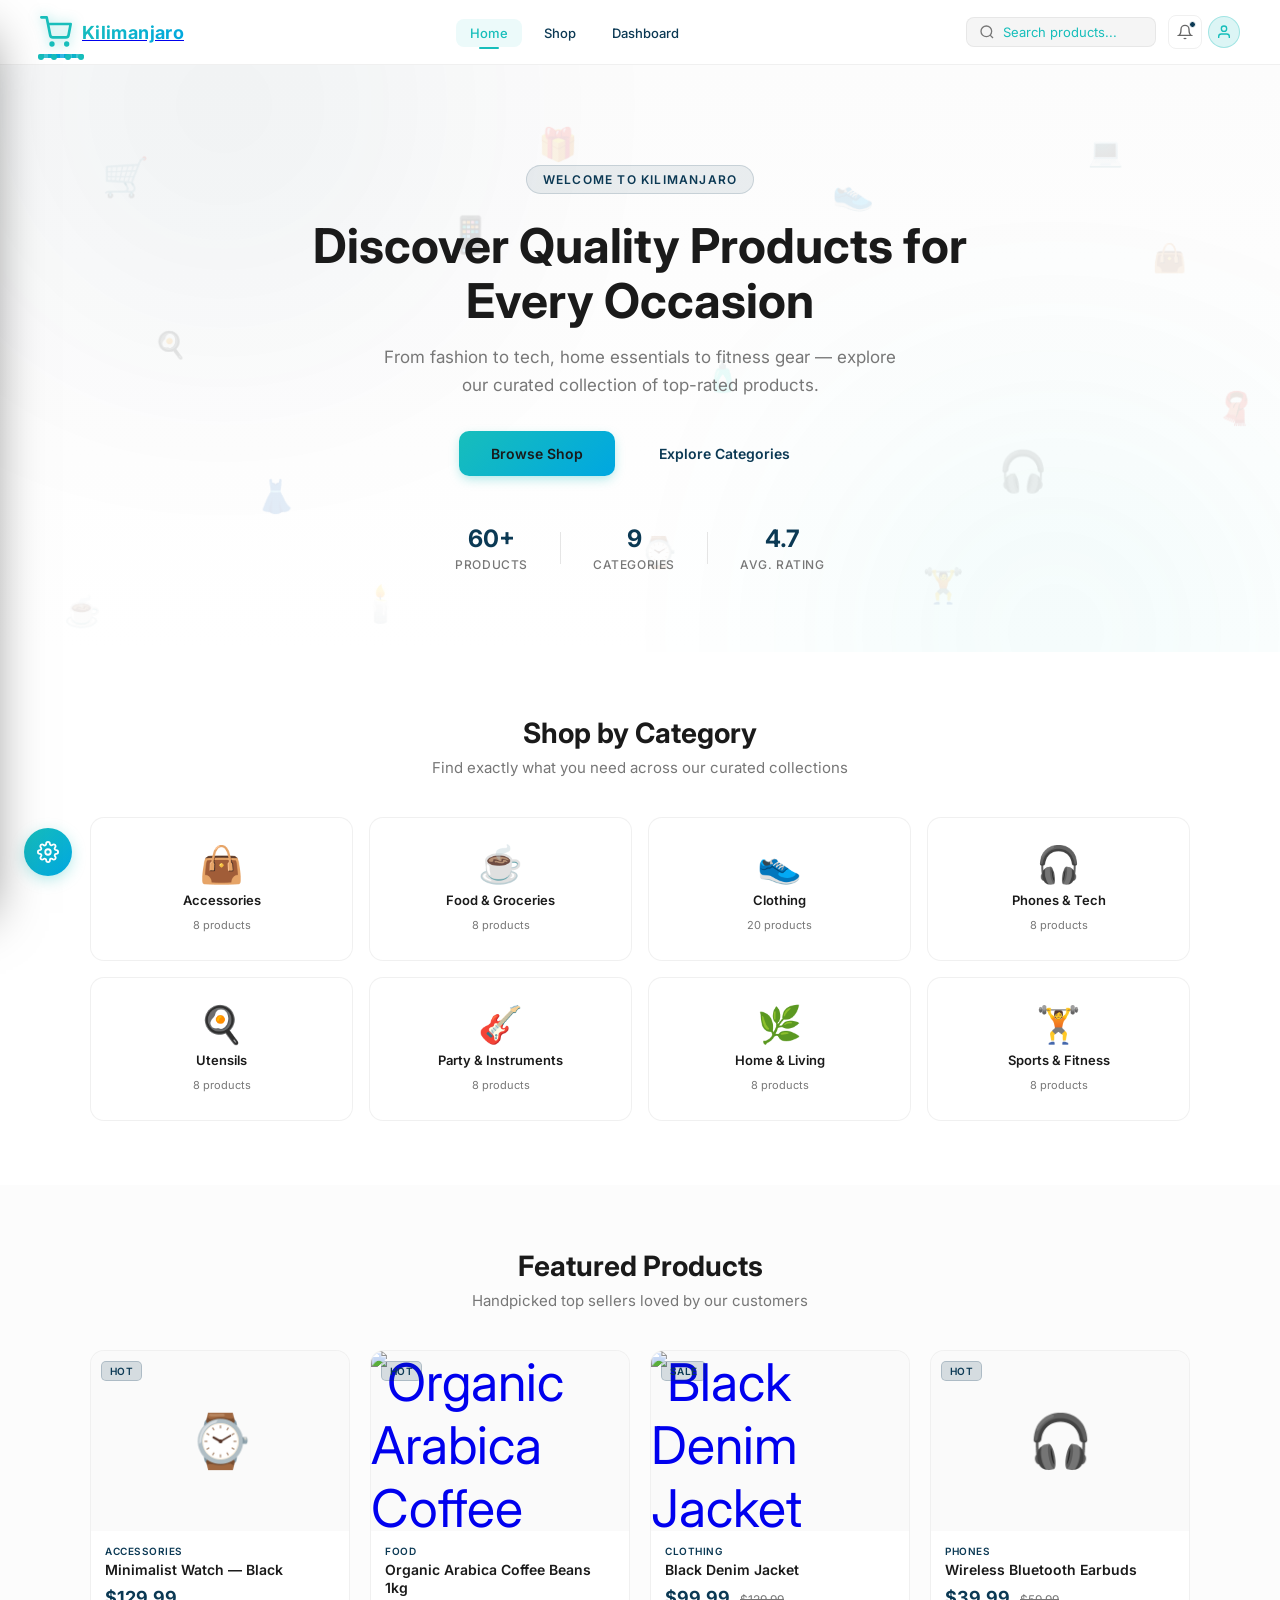
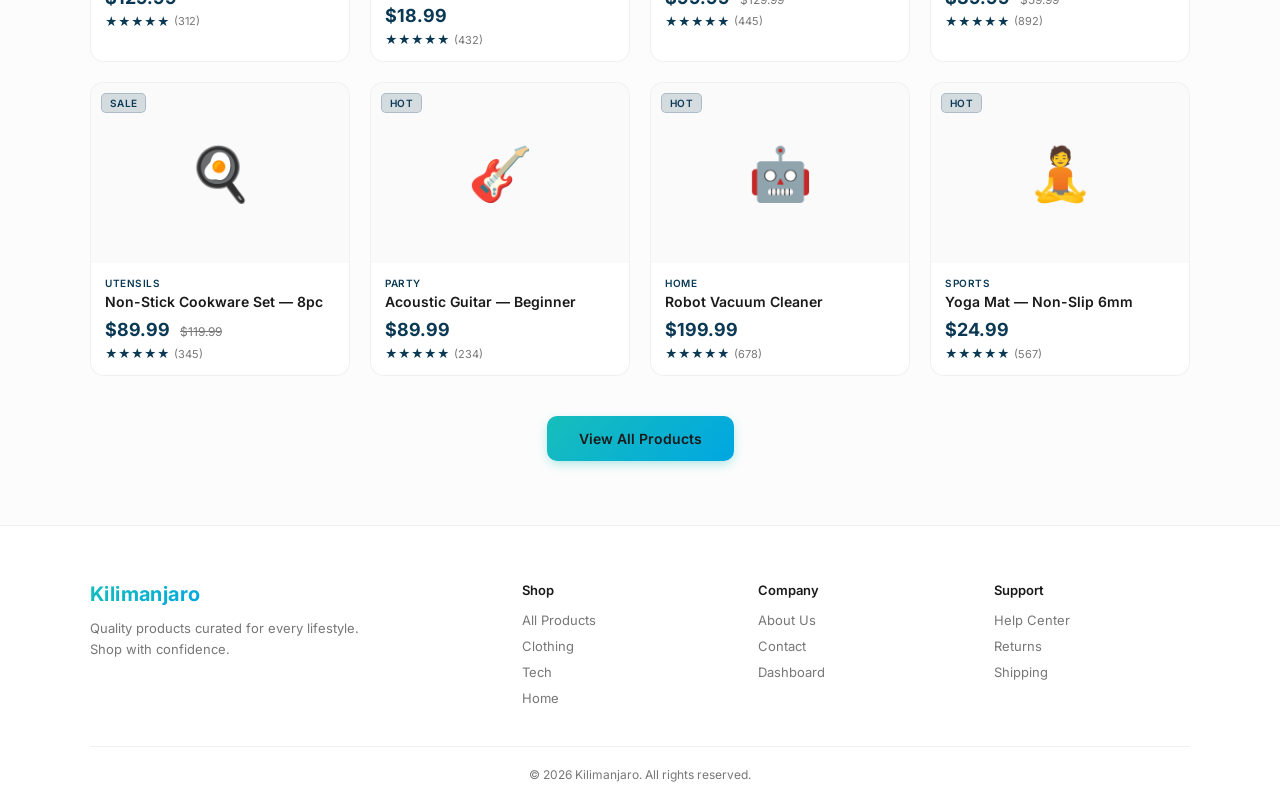
==== commit 28b216fa: "Settings" ====
--- a/index.html
+++ b/index.html
@@ -7,6 +7,7 @@
     <link href="https://fonts.googleapis.com/css2?family=Inter:wght@300;400;500;600;700&display=swap" rel="stylesheet">
     <link rel="stylesheet" href="style.css">
     <link rel="stylesheet" href="home.css">
+    <link rel="stylesheet" href="customize.css">
 </head>
 <body>
 
@@ -75,6 +76,23 @@
     <section class="home-hero">
         <div class="home-hero-glow home-glow-left"></div>
         <div class="home-hero-glow home-glow-right"></div>
+        <div class="home-emoji-bg">
+            <span class="emoji-float" style="--x:8%;--y:15%;--dur:6s;--delay:0s;--size:38px;">🛒</span>
+            <span class="emoji-float" style="--x:20%;--y:70%;--dur:7s;--delay:1s;--size:32px;">👗</span>
+            <span class="emoji-float" style="--x:35%;--y:25%;--dur:5.5s;--delay:0.5s;--size:36px;">📱</span>
+            <span class="emoji-float" style="--x:50%;--y:80%;--dur:8s;--delay:2s;--size:30px;">⌚</span>
+            <span class="emoji-float" style="--x:65%;--y:18%;--dur:6.5s;--delay:1.5s;--size:34px;">👟</span>
+            <span class="emoji-float" style="--x:78%;--y:65%;--dur:7.5s;--delay:0.8s;--size:40px;">🎧</span>
+            <span class="emoji-float" style="--x:90%;--y:30%;--dur:5s;--delay:2.5s;--size:28px;">👜</span>
+            <span class="emoji-float" style="--x:12%;--y:45%;--dur:9s;--delay:3s;--size:26px;">🍳</span>
+            <span class="emoji-float" style="--x:42%;--y:10%;--dur:7s;--delay:1.2s;--size:32px;">🎁</span>
+            <span class="emoji-float" style="--x:55%;--y:50%;--dur:6s;--delay:0.3s;--size:30px;">🧴</span>
+            <span class="emoji-float" style="--x:72%;--y:85%;--dur:8s;--delay:2.2s;--size:34px;">🏋️</span>
+            <span class="emoji-float" style="--x:85%;--y:12%;--dur:5.5s;--delay:1.8s;--size:28px;">💻</span>
+            <span class="emoji-float" style="--x:28%;--y:88%;--dur:7s;--delay:0.6s;--size:36px;">🕯️</span>
+            <span class="emoji-float" style="--x:95%;--y:55%;--dur:6.5s;--delay:3.5s;--size:32px;">🧣</span>
+            <span class="emoji-float" style="--x:5%;--y:90%;--dur:8s;--delay:1s;--size:30px;">☕</span>
+        </div>
         <div class="home-hero-content">
             <p class="home-hero-tag">Welcome to Kilimanjaro</p>
             <h1 class="home-hero-title">Discover Quality Products for Every Occasion</h1>
@@ -205,5 +223,56 @@
     </footer>
 
     <script src="home.js"></script>
+    <script src="customize.js"></script>
+    <!-- ============ CUSTOMIZE PANEL ============ -->
+    <button class="customize-fab" id="customizeFab">
+        <svg viewBox="0 0 24 24" fill="none" stroke="currentColor" stroke-width="2" stroke-linecap="round" stroke-linejoin="round"><circle cx="12" cy="12" r="3"></circle><path d="M19.4 15a1.65 1.65 0 0 0 .33 1.82l.06.06a2 2 0 0 1 0 2.83 2 2 0 0 1-2.83 0l-.06-.06a1.65 1.65 0 0 0-1.82-.33 1.65 1.65 0 0 0-1 1.51V21a2 2 0 0 1-2 2 2 2 0 0 1-2-2v-.09A1.65 1.65 0 0 0 9 19.4a1.65 1.65 0 0 0-1.82.33l-.06.06a2 2 0 0 1-2.83 0 2 2 0 0 1 0-2.83l.06-.06A1.65 1.65 0 0 0 4.68 15a1.65 1.65 0 0 0-1.51-1H3a2 2 0 0 1-2-2 2 2 0 0 1 2-2h.09A1.65 1.65 0 0 0 4.6 9a1.65 1.65 0 0 0-.33-1.82l-.06-.06a2 2 0 0 1 0-2.83 2 2 0 0 1 2.83 0l.06.06A1.65 1.65 0 0 0 9 4.68a1.65 1.65 0 0 0 1-1.51V3a2 2 0 0 1 2-2 2 2 0 0 1 2 2v.09a1.65 1.65 0 0 0 1 1.51 1.65 1.65 0 0 0 1.82-.33l.06-.06a2 2 0 0 1 2.83 0 2 2 0 0 1 0 2.83l-.06.06A1.65 1.65 0 0 0 19.4 9a1.65 1.65 0 0 0 1.51 1H21a2 2 0 0 1 2 2 2 2 0 0 1-2 2h-.09a1.65 1.65 0 0 0-1.51 1z"></path></svg>
+    </button>
+    <div class="customize-overlay" id="customizeOverlay"></div>
+    <div class="customize-panel" id="customizePanel">
+        <div class="customize-panel-header">
+            <h3>Customize</h3>
+            <button class="customize-close" id="customizeClose"><svg viewBox="0 0 24 24" fill="none" stroke="currentColor" stroke-width="2"><line x1="18" y1="6" x2="6" y2="18"></line><line x1="6" y1="6" x2="18" y2="18"></line></svg></button>
+        </div>
+        <div class="customize-panel-body">
+            <div>
+                <p class="customize-section-label">Theme</p>
+                <div class="customize-theme-toggle">
+                    <button class="customize-theme-btn active" data-theme="light"><svg viewBox="0 0 24 24" fill="none" stroke="currentColor" stroke-width="2"><circle cx="12" cy="12" r="5"></circle><line x1="12" y1="1" x2="12" y2="3"></line><line x1="12" y1="21" x2="12" y2="23"></line><line x1="4.22" y1="4.22" x2="5.64" y2="5.64"></line><line x1="18.36" y1="18.36" x2="19.78" y2="19.78"></line><line x1="1" y1="12" x2="3" y2="12"></line><line x1="21" y1="12" x2="23" y2="12"></line><line x1="4.22" y1="19.78" x2="5.64" y2="18.36"></line><line x1="18.36" y1="5.64" x2="19.78" y2="4.22"></line></svg><span>Light</span></button>
+                    <button class="customize-theme-btn" data-theme="dark"><svg viewBox="0 0 24 24" fill="none" stroke="currentColor" stroke-width="2"><path d="M21 12.79A9 9 0 1 1 11.21 3 7 7 0 0 0 21 12.79z"></path></svg><span>Dark</span></button>
+                </div>
+            </div>
+            <div>
+                <p class="customize-section-label">Accent Color</p>
+                <div class="customize-swatches">
+                    <button class="customize-swatch active" data-accent="teal" style="background:#0B3954;" title="Teal"></button>
+                    <button class="customize-swatch" data-accent="ocean" style="background:#0077B6;" title="Ocean"></button>
+                    <button class="customize-swatch" data-accent="emerald" style="background:#2D6A4F;" title="Emerald"></button>
+                    <button class="customize-swatch" data-accent="violet" style="background:#5A189A;" title="Violet"></button>
+                    <button class="customize-swatch" data-accent="rose" style="background:#9B2226;" title="Rose"></button>
+                    <button class="customize-swatch" data-accent="amber" style="background:#BC6C25;" title="Amber"></button>
+                    <button class="customize-swatch" data-accent="slate" style="background:#495057;" title="Slate"></button>
+                    <button class="customize-swatch" data-accent="brand" style="background:#17BEBB;" title="Brand"></button>
+                </div>
+            </div>
+            <div>
+                <p class="customize-section-label">Border Radius</p>
+                <div class="customize-radius-options">
+                    <button class="customize-radius-btn" data-radius="sharp"><div class="customize-radius-preview" style="border-radius:2px;"></div><span>Sharp</span></button>
+                    <button class="customize-radius-btn active" data-radius="rounded"><div class="customize-radius-preview" style="border-radius:8px;"></div><span>Rounded</span></button>
+                    <button class="customize-radius-btn" data-radius="pill"><div class="customize-radius-preview" style="border-radius:16px;"></div><span>Pill</span></button>
+                </div>
+            </div>
+            <div>
+                <p class="customize-section-label">Font Size</p>
+                <div class="customize-fontsize-options">
+                    <button class="customize-fontsize-btn" data-fontsize="small"><span>A</span></button>
+                    <button class="customize-fontsize-btn active" data-fontsize="default"><span style="font-size:14px;">A</span></button>
+                    <button class="customize-fontsize-btn" data-fontsize="large"><span style="font-size:18px;">A</span></button>
+                </div>
+            </div>
+            <button class="customize-reset" id="customizeReset">Reset to Defaults</button>
+        </div>
+    </div>
 </body>
 </html>
--- a/style.css
+++ b/style.css
@@ -7,8 +7,8 @@
 
 body {
     font-family: 'Inter', sans-serif;
-    background-color: #1a1a1a;
-    color: #1a1a1a;
+    background-color: var(--bg-body);
+    color: var(--text-primary);
     min-height: 100vh;
     display: flex;
     flex-direction: column;
@@ -22,10 +22,10 @@
     top: 0;
     z-index: 100;
     width: 100%;
-    background: rgba(255, 255, 255, 0.85);
-    backdrop-filter: blur(16px);
-    -webkit-backdrop-filter: blur(16px);
-    border-bottom: 1px solid rgba(0, 0, 0, 0.06);
+    background: var(--navbar-bg);
+    backdrop-filter: var(--navbar-blur);
+    -webkit-backdrop-filter: var(--navbar-blur);
+    border-bottom: 1px solid var(--border-default);
     padding: 0 24px;
 }
 
@@ -94,7 +94,7 @@
     text-decoration: none;
     font-size: 13px;
     font-weight: 500;
-    color: #0B3954;
+    color: var(--accent-text);
     padding: 6px 14px;
     border-radius: 8px;
     transition: all 0.25s ease;
@@ -102,8 +102,8 @@
 }
 
 .nav-link:hover {
-    color: #333333;
-    background-color: rgba(0, 0, 0, 0.04);
+    color: var(--text-secondary);
+    background-color: var(--bg-input);
 }
 
 .nav-link.active {
@@ -136,22 +136,22 @@
     display: flex;
     align-items: center;
     gap: 8px;
-    background-color: rgba(0, 0, 0, 0.04);
-    border: 1px solid rgba(0, 0, 0, 0.06);
+    background-color: var(--bg-input);
+    border: 1px solid var(--border-input);
     border-radius: 8px;
     padding: 6px 12px;
     transition: all 0.25s ease;
 }
 
 .nav-search:focus-within {
-    border-color: rgba(23, 190, 187, 0.4);
-    background-color: rgba(23, 190, 187, 0.05);
+    border-color: rgba(var(--accent-rgb), 0.4);
+    background-color: var(--bg-input-focus);
 }
 
 .nav-search svg {
     width: 16px;
     height: 16px;
-    color: #777777;
+    color: var(--text-subtle);
     flex-shrink: 0;
 }
 
@@ -159,7 +159,7 @@
     background: none;
     border: none;
     outline: none;
-    color: #333333;
+    color: var(--text-secondary);
     font-size: 13px;
     font-family: 'Inter', sans-serif;
     width: 140px;
@@ -181,9 +181,9 @@
     width: 34px;
     height: 34px;
     background: none;
-    border: 1px solid rgba(0, 0, 0, 0.06);
+    border: 1px solid var(--border-default);
     border-radius: 8px;
-    color: #666666;
+    color: var(--text-muted);
     cursor: pointer;
     display: flex;
     align-items: center;
@@ -192,9 +192,9 @@
 }
 
 .nav-icon-btn:hover {
-    background-color: rgba(0, 0, 0, 0.06);
-    color: #333333;
-    border-color: rgba(0, 0, 0, 0.1);
+    background-color: var(--bg-input);
+    color: var(--text-secondary);
+    border-color: var(--border-input-hover);
 }
 
 .nav-icon-btn svg {
@@ -208,9 +208,9 @@
     right: 5px;
     width: 7px;
     height: 7px;
-    background-color: #17BEBB;
+    background-color: var(--accent);
     border-radius: 50%;
-    border: 1.5px solid #1a1a1a;
+    border: 1.5px solid var(--bg-body);
     animation: pulse 2s infinite;
 }
 
@@ -222,14 +222,14 @@
     height: 16px;
     font-size: 10px;
     font-weight: 700;
-    color: #1a1a1a;
-    background-color: #17BEBB;
+    color: var(--bg-body);
+    background-color: var(--accent);
     border-radius: 9999px;
     display: flex;
     align-items: center;
     justify-content: center;
     padding: 0 4px;
-    border: 1.5px solid #1a1a1a;
+    border: 1.5px solid var(--bg-body);
 }
 
 .navbar .user-avatar {
@@ -272,7 +272,7 @@
     display: block;
     width: 22px;
     height: 2px;
-    background-color: #666666;
+    background-color: var(--text-muted);
     border-radius: 2px;
     transition: all 0.3s ease;
 }
@@ -303,13 +303,13 @@
     position: relative;
     width: 100%;
     max-width: 960px;
-    background: rgba(245, 245, 245, 0.7);
+    background: var(--bg-surface);
     backdrop-filter: blur(12px);
     -webkit-backdrop-filter: blur(12px);
-    border: 1px solid rgba(0, 0, 0, 0.08);
+    border: 1px solid var(--border-strong);
     border-radius: 16px;
     padding: 24px;
-    box-shadow: 0 25px 50px -12px rgba(0, 0, 0, 0.5);
+    box-shadow: var(--shadow-panel);
     overflow: hidden;
     margin: 24px auto;
 }
@@ -450,7 +450,7 @@
     display: flex;
     justify-content: space-between;
     align-items: center;
-    border-bottom: 1px solid #e5e5e5;
+    border-bottom: 1px solid var(--border-default);
     padding-bottom: 16px;
     margin-bottom: 24px;
 }
@@ -469,19 +469,19 @@
 
 .last-sync {
     font-size: 12px;
-    color: #0B3954;
+    color: var(--accent-text);
 }
 
 .btn-outline {
     background: transparent;
-    color: #0B3954;
-    border: 1px solid rgba(0, 0, 0, 0.1);
+    color: var(--accent-text);
+    border: 1px solid var(--border-strong);
 }
 
 .btn-outline:hover {
-    background-color: rgba(0, 0, 0, 0.05);
-    color: #333333;
-    border-color: rgba(0, 0, 0, 0.15);
+    background-color: var(--bg-input);
+    color: var(--text-secondary);
+    border-color: var(--border-input-hover);
 }
 
 .status-badge {
@@ -515,8 +515,8 @@
 }
 
 .metric-card {
-    background-color: rgba(245, 245, 245, 0.5);
-    border: 1px solid #e5e5e5;
+    background-color: var(--bg-surface);
+    border: 1px solid var(--border-default);
     border-radius: 12px;
     padding: 16px;
     transition: all 0.3s ease;
@@ -524,7 +524,7 @@
 }
 
 .metric-card:hover {
-    border-color: rgba(23, 190, 187, 0.3);
+    border-color: rgba(var(--accent-rgb), 0.3);
     transform: translateY(-2px);
     box-shadow: 0 8px 16px -4px rgba(0, 0, 0, 0.3);
 }
@@ -532,7 +532,7 @@
 .metric-label {
     font-size: 12px;
     font-weight: 600;
-    color: #0B3954;
+    color: var(--accent-text);
     text-transform: uppercase;
     letter-spacing: 0.05em;
 }
@@ -540,7 +540,7 @@
 .metric-value-num {
     font-size: 24px;
     font-weight: 700;
-    color: #1a1a1a;
+    color: var(--text-primary);
     margin-top: 4px;
 }
 
@@ -564,13 +564,13 @@
 
 .metric-subtext {
     font-size: 11px;
-    color: #0B3954;
+    color: var(--accent-text);
     margin-top: 8px;
 }
 
 .progress-bar-container {
     width: 100%;
-    background-color: #e5e5e5;
+    background-color: var(--border-default);
     height: 6px;
     border-radius: 9999px;
     margin-top: 12px;
@@ -592,8 +592,8 @@
 
 /* ===================== RIGHT PANEL (LOG STREAM) ===================== */
 .right-panel {
-    background-color: rgba(245, 245, 245, 0.4);
-    border: 1px solid rgba(200, 200, 200, 0.8);
+    background-color: var(--bg-surface);
+    border: 1px solid var(--border-panel);
     border-radius: 12px;
     padding: 20px;
     display: flex;
@@ -611,7 +611,7 @@
 .panel-title {
     font-size: 14px;
     font-weight: 600;
-    color: #333333;
+    color: var(--text-secondary);
     letter-spacing: 0.02em;
 }
 
@@ -628,9 +628,9 @@
 .log-stream {
     font-family: monospace;
     font-size: 12px;
-    color: #666666;
-    background-color: rgba(0, 0, 0, 0.3);
-    border: 1px solid rgba(200, 200, 200, 0.5);
+    color: var(--text-muted);
+    background-color: var(--bg-terminal);
+    border: 1px solid var(--border-divider);
     border-radius: 8px;
     padding: 16px;
     height: 192px;
@@ -661,7 +661,7 @@
 }
 
 .log-stream::-webkit-scrollbar-track {
-    background: rgba(220, 220, 220, 0.3);
+    background: var(--border-default);
     border-radius: 3px;
 }
 
@@ -679,14 +679,14 @@
     display: flex;
     justify-content: space-between;
     align-items: center;
-    border-top: 1px solid rgba(200, 200, 200, 0.6);
+    border-top: 1px solid var(--border-divider);
     padding-top: 16px;
     margin-top: 16px;
 }
 
 .timestamp {
     font-size: 12px;
-    color: #0B3954;
+    color: var(--accent-text);
 }
 
 .action-btn {
@@ -741,11 +741,11 @@
         top: 64px;
         left: 0;
         right: 0;
-        background: rgba(255, 255, 255, 0.95);
+        background: var(--bg-elevated);
         backdrop-filter: blur(16px);
         flex-direction: column;
         padding: 12px;
-        border-bottom: 1px solid rgba(0, 0, 0, 0.06);
+        border-bottom: 1px solid var(--border-default);
     }
 
     .nav-links.open {
--- a/home.css
+++ b/home.css
@@ -6,6 +6,39 @@
     text-align: center;
     overflow: hidden;
     background: linear-gradient(180deg, rgba(245, 245, 245, 0.3) 0%, rgba(255, 255, 255, 0) 100%);
+}
+
+/* ===================== EMOJI BACKGROUND ===================== */
+.home-emoji-bg {
+    position: absolute;
+    inset: 0;
+    pointer-events: none;
+    z-index: 0;
+    overflow: hidden;
+}
+
+.emoji-float {
+    position: absolute;
+    left: var(--x);
+    top: var(--y);
+    font-size: var(--size, 32px);
+    opacity: 0.12;
+    animation: emojiDrift var(--dur, 6s) ease-in-out var(--delay, 0s) infinite alternate;
+    will-change: transform, opacity;
+}
+
+@keyframes emojiDrift {
+    0% {
+        transform: translate(0, 0) rotate(0deg) scale(1);
+        opacity: 0.08;
+    }
+    50% {
+        opacity: 0.16;
+    }
+    100% {
+        transform: translate(12px, -18px) rotate(10deg) scale(1.05);
+        opacity: 0.10;
+    }
 }
 
 .home-hero-glow {
--- a/customize.css
+++ b/customize.css
@@ -0,0 +1,481 @@
+/* ===================== CSS CUSTOM PROPERTIES ===================== */
+:root {
+    /* Background */
+    --bg-body: #ffffff;
+    --bg-surface: rgba(245, 245, 245, 0.7);
+    --bg-surface-solid: #f5f5f5;
+    --bg-card: rgba(250, 250, 250, 0.9);
+    --bg-card-hover: rgba(250, 250, 250, 1);
+    --bg-elevated: rgba(255, 255, 255, 0.95);
+    --bg-input: rgba(0, 0, 0, 0.04);
+    --bg-input-focus: rgba(var(--accent-rgb), 0.05);
+    --bg-terminal: rgba(0, 0, 0, 0.3);
+
+    /* Text */
+    --text-primary: #1a1a1a;
+    --text-secondary: #333333;
+    --text-muted: #666666;
+    --text-subtle: #777777;
+
+    /* Borders */
+    --border-default: rgba(0, 0, 0, 0.06);
+    --border-strong: rgba(0, 0, 0, 0.08);
+    --border-input: rgba(0, 0, 0, 0.06);
+    --border-input-hover: rgba(0, 0, 0, 0.1);
+    --border-divider: rgba(200, 200, 200, 0.6);
+    --border-panel: rgba(200, 200, 200, 0.8);
+
+    /* Accent (default: #0B3954) */
+    --accent: #0B3954;
+    --accent-rgb: 11, 57, 84;
+    --accent-light: rgba(11, 57, 84, 0.08);
+    --accent-border: rgba(11, 57, 84, 0.15);
+    --accent-text: #0B3954;
+
+    /* Brand gradient (teal) */
+    --brand-1: #17BEBB;
+    --brand-2: #00A7E1;
+    --brand-rgb-1: 23, 190, 187;
+    --brand-rgb-2: 0, 167, 225;
+
+    /* Shadows */
+    --shadow-card: 0 12px 32px -8px rgba(0, 0, 0, 0.15);
+    --shadow-card-hover: 0 16px 40px -8px rgba(0, 0, 0, 0.2);
+    --shadow-panel: 0 25px 50px -12px rgba(0, 0, 0, 0.5);
+    --shadow-elevated: 0 12px 24px -8px rgba(0, 0, 0, 0.5);
+
+    /* Radius */
+    --radius-sm: 6px;
+    --radius-md: 8px;
+    --radius-lg: 12px;
+    --radius-xl: 14px;
+    --radius-2xl: 16px;
+    --radius-pill: 9999px;
+
+    /* Font size */
+    --font-scale: 1;
+
+    /* Navbar */
+    --navbar-bg: rgba(255, 255, 255, 0.85);
+    --navbar-blur: blur(16px);
+}
+
+/* ===================== DARK THEME ===================== */
+[data-theme="dark"] {
+    --bg-body: #0d1117;
+    --bg-surface: rgba(22, 27, 34, 0.7);
+    --bg-surface-solid: #161b22;
+    --bg-card: rgba(22, 27, 34, 0.9);
+    --bg-card-hover: rgba(22, 27, 34, 1);
+    --bg-elevated: rgba(22, 27, 34, 0.95);
+    --bg-input: rgba(255, 255, 255, 0.06);
+    --bg-input-focus: rgba(var(--accent-rgb), 0.12);
+    --bg-terminal: rgba(0, 0, 0, 0.5);
+
+    --text-primary: #e6edf3;
+    --text-secondary: #c9d1d9;
+    --text-muted: #8b949e;
+    --text-subtle: #6e7681;
+
+    --border-default: rgba(255, 255, 255, 0.08);
+    --border-strong: rgba(255, 255, 255, 0.12);
+    --border-input: rgba(255, 255, 255, 0.1);
+    --border-input-hover: rgba(255, 255, 255, 0.15);
+    --border-divider: rgba(48, 54, 61, 0.6);
+    --border-panel: rgba(48, 54, 61, 0.8);
+
+    --accent-light: rgba(var(--accent-rgb), 0.15);
+    --accent-border: rgba(var(--accent-rgb), 0.25);
+
+    --shadow-card: 0 12px 32px -8px rgba(0, 0, 0, 0.4);
+    --shadow-card-hover: 0 16px 40px -8px rgba(0, 0, 0, 0.5);
+    --shadow-panel: 0 25px 50px -12px rgba(0, 0, 0, 0.7);
+    --shadow-elevated: 0 12px 24px -8px rgba(0, 0, 0, 0.7);
+
+    --navbar-bg: rgba(13, 17, 23, 0.85);
+}
+
+/* ===================== ACCENT COLORS ===================== */
+[data-accent="teal"] {
+    --accent: #0B3954;
+    --accent-rgb: 11, 57, 84;
+    --accent-text: #0B3954;
+}
+[data-accent="ocean"] {
+    --accent: #0077B6;
+    --accent-rgb: 0, 119, 182;
+    --accent-text: #0077B6;
+}
+[data-accent="emerald"] {
+    --accent: #2D6A4F;
+    --accent-rgb: 45, 106, 79;
+    --accent-text: #2D6A4F;
+}
+[data-accent="violet"] {
+    --accent: #5A189A;
+    --accent-rgb: 90, 24, 154;
+    --accent-text: #5A189A;
+}
+[data-accent="rose"] {
+    --accent: #9B2226;
+    --accent-rgb: 155, 34, 38;
+    --accent-text: #9B2226;
+}
+[data-accent="amber"] {
+    --accent: #BC6C25;
+    --accent-rgb: 188, 108, 37;
+    --accent-text: #BC6C25;
+}
+[data-accent="slate"] {
+    --accent: #495057;
+    --accent-rgb: 73, 80, 87;
+    --accent-text: #495057;
+}
+[data-accent="brand"] {
+    --accent: #17BEBB;
+    --accent-rgb: 23, 190, 187;
+    --accent-text: #17BEBB;
+}
+
+/* Dark mode accent adjustments */
+[data-theme="dark"][data-accent="teal"] { --accent-text: #4fc3f7; }
+[data-theme="dark"][data-accent="ocean"] { --accent-text: #48cae4; }
+[data-theme="dark"][data-accent="emerald"] { --accent-text: #52b788; }
+[data-theme="dark"][data-accent="violet"] { --accent-text: #b388ff; }
+[data-theme="dark"][data-accent="rose"] { --accent-text: #ef6c6c; }
+[data-theme="dark"][data-accent="amber"] { --accent-text: #f0a500; }
+[data-theme="dark"][data-accent="slate"] { --accent-text: #adb5bd; }
+[data-theme="dark"][data-accent="brand"] { --accent-text: #17BEBB; }
+
+/* ===================== BORDER RADIUS ===================== */
+[data-radius="sharp"] {
+    --radius-sm: 2px;
+    --radius-md: 4px;
+    --radius-lg: 6px;
+    --radius-xl: 8px;
+    --radius-2xl: 10px;
+}
+[data-radius="pill"] {
+    --radius-sm: 12px;
+    --radius-md: 16px;
+    --radius-lg: 20px;
+    --radius-xl: 24px;
+    --radius-2xl: 28px;
+}
+
+/* ===================== FONT SIZE ===================== */
+[data-fontsize="small"] { --font-scale: 0.9; }
+[data-fontsize="large"] { --font-scale: 1.1; }
+
+body {
+    font-size: calc(14px * var(--font-scale));
+}
+
+/* ===================== CUSTOMIZE BUTTON (FAB) ===================== */
+.customize-fab {
+    position: fixed;
+    bottom: 24px;
+    left: 24px;
+    width: 48px;
+    height: 48px;
+    border-radius: 50%;
+    background: linear-gradient(135deg, var(--brand-1), var(--brand-2));
+    border: none;
+    cursor: pointer;
+    display: flex;
+    align-items: center;
+    justify-content: center;
+    color: #fff;
+    box-shadow: 0 4px 16px -2px rgba(var(--brand-rgb-1), 0.4);
+    z-index: 500;
+    transition: all 0.3s ease;
+}
+
+.customize-fab:hover {
+    transform: scale(1.08);
+    box-shadow: 0 6px 20px -2px rgba(var(--brand-rgb-1), 0.5);
+}
+
+.customize-fab svg {
+    width: 22px;
+    height: 22px;
+}
+
+/* ===================== CUSTOMIZE PANEL ===================== */
+.customize-overlay {
+    position: fixed;
+    inset: 0;
+    background: rgba(0, 0, 0, 0.4);
+    backdrop-filter: blur(4px);
+    z-index: 600;
+    opacity: 0;
+    pointer-events: none;
+    transition: opacity 0.3s ease;
+}
+
+.customize-overlay.open {
+    opacity: 1;
+    pointer-events: auto;
+}
+
+.customize-panel {
+    position: fixed;
+    top: 0;
+    left: 0;
+    width: 320px;
+    max-width: 85vw;
+    height: 100vh;
+    background: var(--bg-elevated);
+    border-right: 1px solid var(--border-default);
+    z-index: 601;
+    display: flex;
+    flex-direction: column;
+    transform: translateX(-100%);
+    transition: transform 0.35s cubic-bezier(0.4, 0, 0.2, 1);
+    box-shadow: var(--shadow-panel);
+}
+
+.customize-panel.open {
+    transform: translateX(0);
+}
+
+.customize-panel-header {
+    display: flex;
+    justify-content: space-between;
+    align-items: center;
+    padding: 20px 24px;
+    border-bottom: 1px solid var(--border-default);
+}
+
+.customize-panel-header h3 {
+    font-size: 16px;
+    font-weight: 700;
+    color: var(--text-primary);
+}
+
+.customize-close {
+    width: 32px;
+    height: 32px;
+    background: none;
+    border: 1px solid var(--border-strong);
+    border-radius: var(--radius-md);
+    color: var(--text-muted);
+    cursor: pointer;
+    display: flex;
+    align-items: center;
+    justify-content: center;
+    transition: all 0.2s ease;
+}
+
+.customize-close:hover {
+    background-color: var(--bg-input);
+    color: var(--text-primary);
+}
+
+.customize-close svg {
+    width: 16px;
+    height: 16px;
+}
+
+.customize-panel-body {
+    flex: 1;
+    overflow-y: auto;
+    padding: 24px;
+    display: flex;
+    flex-direction: column;
+    gap: 28px;
+}
+
+/* Section */
+.customize-section-label {
+    font-size: 11px;
+    font-weight: 600;
+    text-transform: uppercase;
+    letter-spacing: 0.08em;
+    color: var(--text-subtle);
+    margin-bottom: 12px;
+}
+
+/* Theme Toggle */
+.customize-theme-toggle {
+    display: flex;
+    gap: 8px;
+}
+
+.customize-theme-btn {
+    flex: 1;
+    padding: 12px;
+    border: 2px solid var(--border-default);
+    border-radius: var(--radius-lg);
+    background: var(--bg-surface);
+    cursor: pointer;
+    display: flex;
+    flex-direction: column;
+    align-items: center;
+    gap: 8px;
+    transition: all 0.25s ease;
+}
+
+.customize-theme-btn.active {
+    border-color: var(--accent);
+    background: var(--accent-light);
+}
+
+.customize-theme-btn svg {
+    width: 24px;
+    height: 24px;
+    color: var(--text-muted);
+}
+
+.customize-theme-btn.active svg {
+    color: var(--accent-text);
+}
+
+.customize-theme-btn span {
+    font-size: 12px;
+    font-weight: 500;
+    color: var(--text-muted);
+}
+
+.customize-theme-btn.active span {
+    color: var(--accent-text);
+}
+
+/* Accent Colors */
+.customize-swatches {
+    display: flex;
+    gap: 10px;
+    flex-wrap: wrap;
+}
+
+.customize-swatch {
+    width: 36px;
+    height: 36px;
+    border-radius: 50%;
+    border: 3px solid transparent;
+    cursor: pointer;
+    transition: all 0.25s ease;
+    position: relative;
+}
+
+.customize-swatch:hover {
+    transform: scale(1.1);
+}
+
+.customize-swatch.active {
+    border-color: var(--text-primary);
+    box-shadow: 0 0 0 2px var(--bg-body);
+}
+
+.customize-swatch::after {
+    content: '';
+    position: absolute;
+    inset: 3px;
+    border-radius: 50%;
+    background: inherit;
+}
+
+/* Border Radius */
+.customize-radius-options {
+    display: flex;
+    gap: 8px;
+}
+
+.customize-radius-btn {
+    flex: 1;
+    padding: 10px;
+    border: 2px solid var(--border-default);
+    background: var(--bg-surface);
+    cursor: pointer;
+    display: flex;
+    flex-direction: column;
+    align-items: center;
+    gap: 6px;
+    transition: all 0.25s ease;
+}
+
+.customize-radius-btn.active {
+    border-color: var(--accent);
+    background: var(--accent-light);
+}
+
+.customize-radius-preview {
+    width: 32px;
+    height: 20px;
+    border: 2px solid var(--text-muted);
+    transition: border-radius 0.3s ease;
+}
+
+.customize-radius-btn.active .customize-radius-preview {
+    border-color: var(--accent-text);
+}
+
+.customize-radius-btn span {
+    font-size: 11px;
+    font-weight: 500;
+    color: var(--text-muted);
+}
+
+.customize-radius-btn.active span {
+    color: var(--accent-text);
+}
+
+/* Font Size */
+.customize-fontsize-options {
+    display: flex;
+    gap: 8px;
+}
+
+.customize-fontsize-btn {
+    flex: 1;
+    padding: 10px;
+    border: 2px solid var(--border-default);
+    background: var(--bg-surface);
+    cursor: pointer;
+    display: flex;
+    align-items: center;
+    justify-content: center;
+    transition: all 0.25s ease;
+}
+
+.customize-fontsize-btn.active {
+    border-color: var(--accent);
+    background: var(--accent-light);
+}
+
+.customize-fontsize-btn span {
+    font-weight: 500;
+    color: var(--text-muted);
+}
+
+.customize-fontsize-btn.active span {
+    color: var(--accent-text);
+}
+
+/* Reset button */
+.customize-reset {
+    width: 100%;
+    padding: 12px;
+    border: 1px solid var(--border-strong);
+    border-radius: var(--radius-md);
+    background: none;
+    color: var(--text-muted);
+    font-size: 13px;
+    font-weight: 500;
+    font-family: 'Inter', sans-serif;
+    cursor: pointer;
+    transition: all 0.2s ease;
+}
+
+.customize-reset:hover {
+    background-color: var(--bg-input);
+    color: var(--text-primary);
+    border-color: var(--border-input-hover);
+}
+
+/* ===================== RESPONSIVE ===================== */
+@media (max-width: 768px) {
+    .customize-panel {
+        width: 280px;
+    }
+}
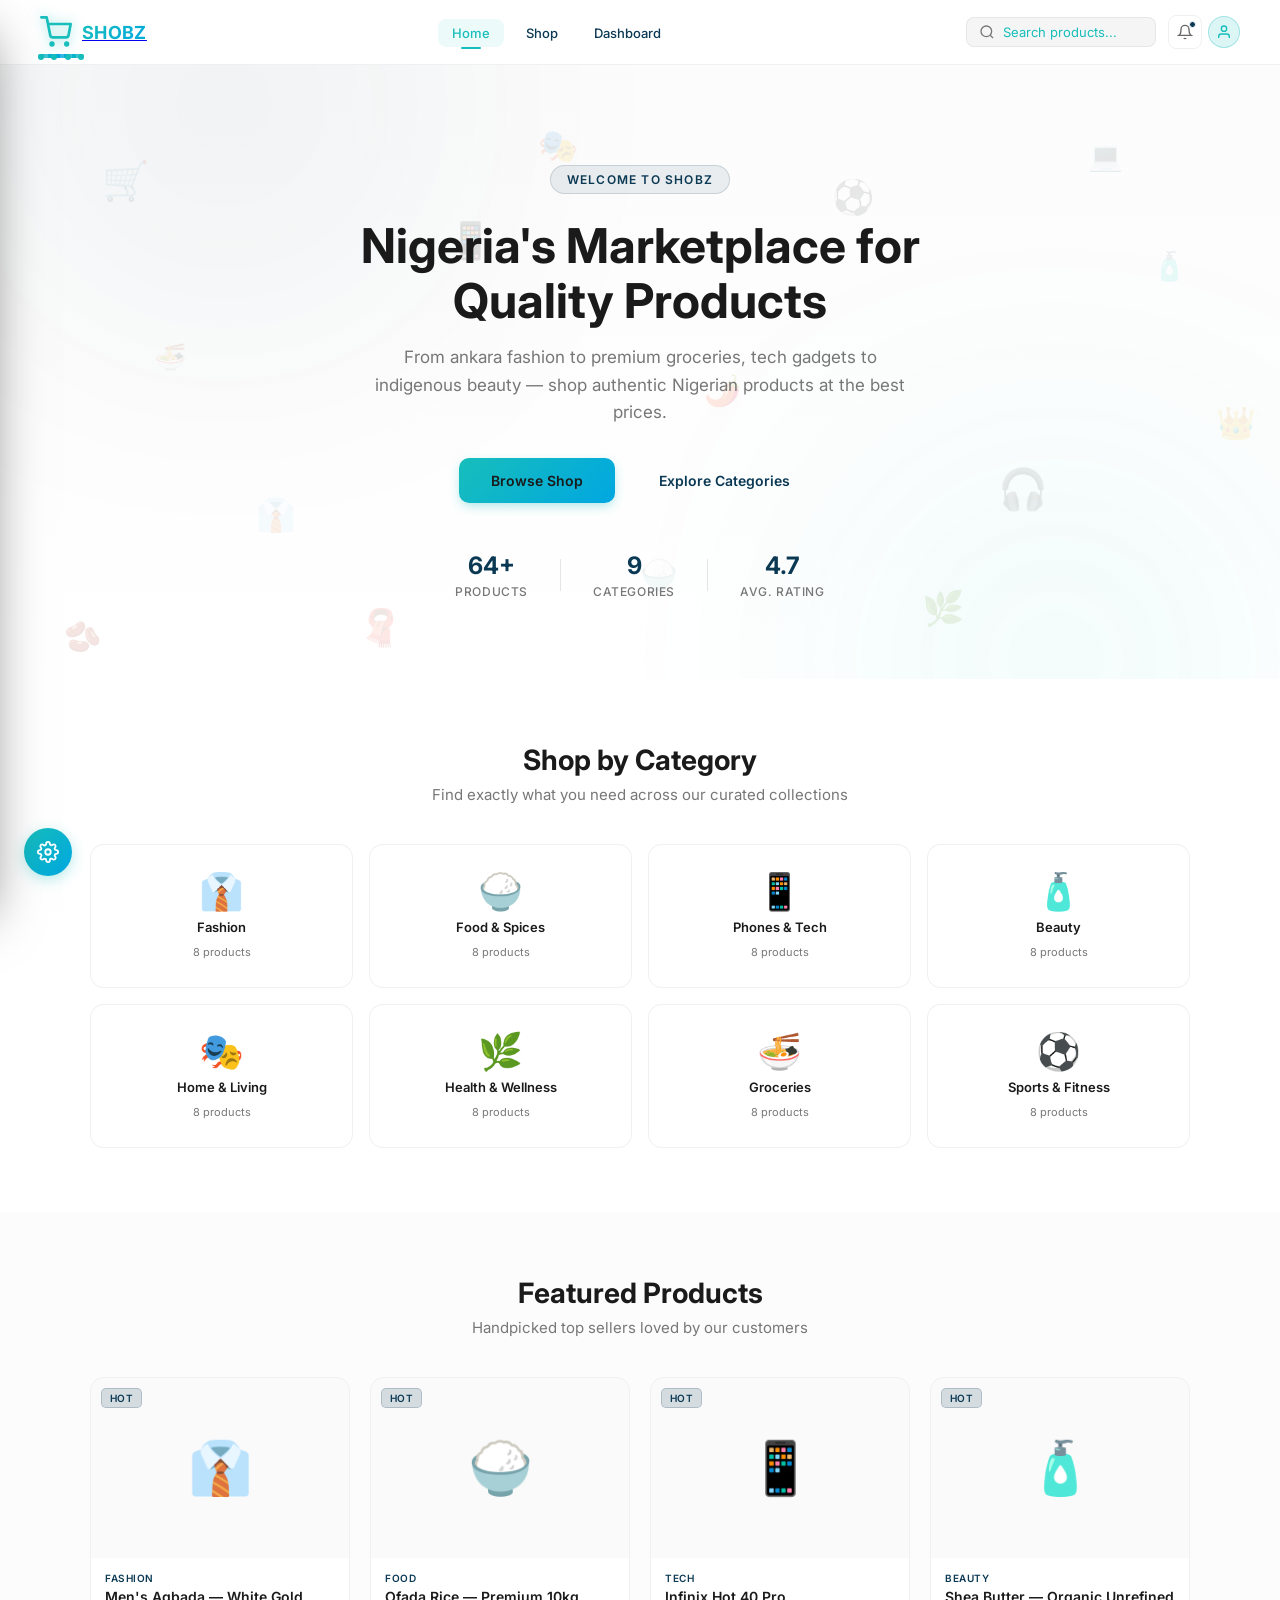
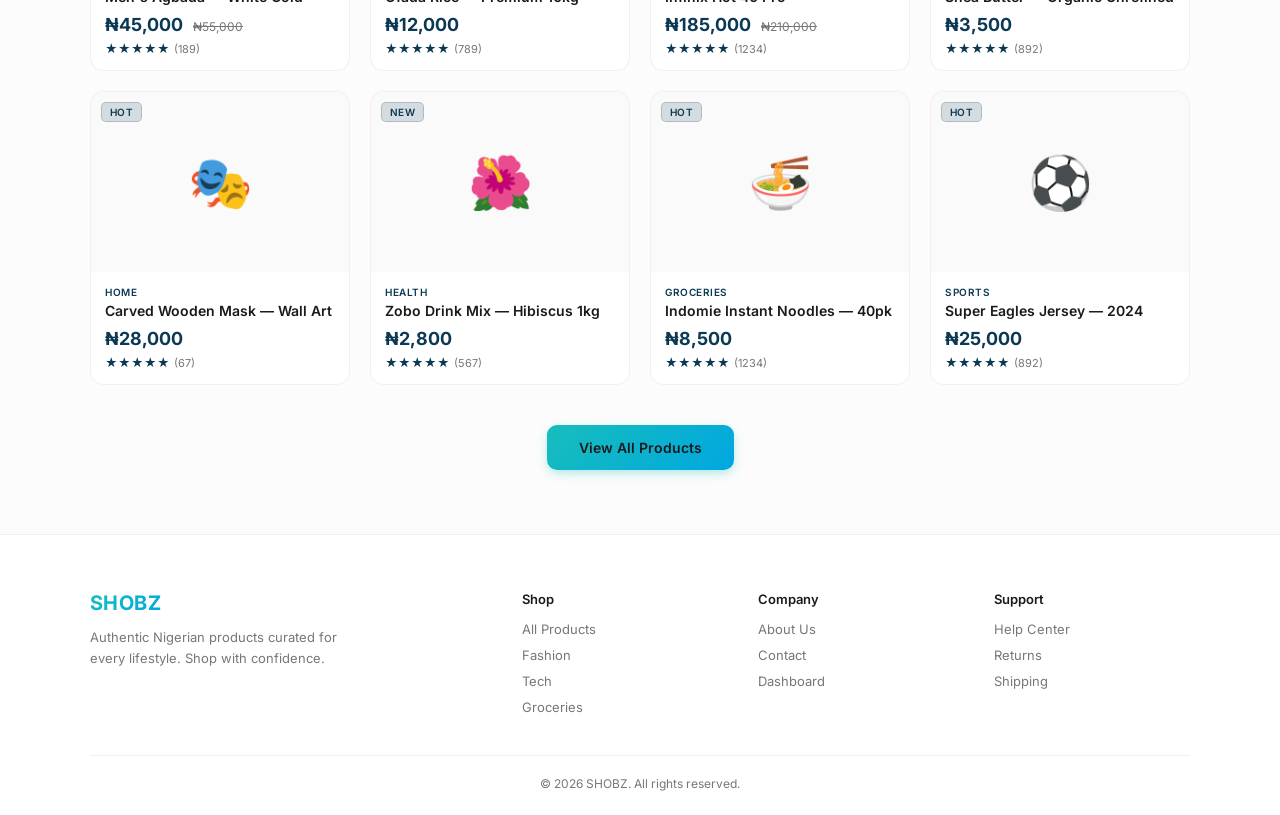
==== commit 9b0be2da: "Settings" ====
--- a/index.html
+++ b/index.html
@@ -3,7 +3,7 @@
 <head>
     <meta charset="UTF-8">
     <meta name="viewport" content="width=device-width, initial-scale=1.0">
-    <title>Kilimanjaro — Shop Quality Products</title>
+    <title>SHOBZ — Shop Quality Products</title>
     <link href="https://fonts.googleapis.com/css2?family=Inter:wght@300;400;500;600;700&display=swap" rel="stylesheet">
     <link rel="stylesheet" href="style.css">
     <link rel="stylesheet" href="home.css">
@@ -31,7 +31,7 @@
                         <path d="m1 1 4 0 2.68 13.39a2 2 0 0 0 2 1.61h9.72a2 2 0 0 0 2-1.61L23 6H6"></path>
                     </svg>
                 </div>
-                <span class="brand-name">Kilimanjaro</span>
+                <span class="brand-name">SHOBZ</span>
             </a>
 
             <ul class="nav-links">
@@ -78,32 +78,32 @@
         <div class="home-hero-glow home-glow-right"></div>
         <div class="home-emoji-bg">
             <span class="emoji-float" style="--x:8%;--y:15%;--dur:6s;--delay:0s;--size:38px;">🛒</span>
-            <span class="emoji-float" style="--x:20%;--y:70%;--dur:7s;--delay:1s;--size:32px;">👗</span>
+            <span class="emoji-float" style="--x:20%;--y:70%;--dur:7s;--delay:1s;--size:32px;">👔</span>
             <span class="emoji-float" style="--x:35%;--y:25%;--dur:5.5s;--delay:0.5s;--size:36px;">📱</span>
-            <span class="emoji-float" style="--x:50%;--y:80%;--dur:8s;--delay:2s;--size:30px;">⌚</span>
-            <span class="emoji-float" style="--x:65%;--y:18%;--dur:6.5s;--delay:1.5s;--size:34px;">👟</span>
+            <span class="emoji-float" style="--x:50%;--y:80%;--dur:8s;--delay:2s;--size:30px;">🍚</span>
+            <span class="emoji-float" style="--x:65%;--y:18%;--dur:6.5s;--delay:1.5s;--size:34px;">⚽</span>
             <span class="emoji-float" style="--x:78%;--y:65%;--dur:7.5s;--delay:0.8s;--size:40px;">🎧</span>
-            <span class="emoji-float" style="--x:90%;--y:30%;--dur:5s;--delay:2.5s;--size:28px;">👜</span>
-            <span class="emoji-float" style="--x:12%;--y:45%;--dur:9s;--delay:3s;--size:26px;">🍳</span>
-            <span class="emoji-float" style="--x:42%;--y:10%;--dur:7s;--delay:1.2s;--size:32px;">🎁</span>
-            <span class="emoji-float" style="--x:55%;--y:50%;--dur:6s;--delay:0.3s;--size:30px;">🧴</span>
-            <span class="emoji-float" style="--x:72%;--y:85%;--dur:8s;--delay:2.2s;--size:34px;">🏋️</span>
+            <span class="emoji-float" style="--x:90%;--y:30%;--dur:5s;--delay:2.5s;--size:28px;">🧴</span>
+            <span class="emoji-float" style="--x:12%;--y:45%;--dur:9s;--delay:3s;--size:26px;">🍜</span>
+            <span class="emoji-float" style="--x:42%;--y:10%;--dur:7s;--delay:1.2s;--size:32px;">🎭</span>
+            <span class="emoji-float" style="--x:55%;--y:50%;--dur:6s;--delay:0.3s;--size:30px;">🌶️</span>
+            <span class="emoji-float" style="--x:72%;--y:85%;--dur:8s;--delay:2.2s;--size:34px;">🌿</span>
             <span class="emoji-float" style="--x:85%;--y:12%;--dur:5.5s;--delay:1.8s;--size:28px;">💻</span>
-            <span class="emoji-float" style="--x:28%;--y:88%;--dur:7s;--delay:0.6s;--size:36px;">🕯️</span>
-            <span class="emoji-float" style="--x:95%;--y:55%;--dur:6.5s;--delay:3.5s;--size:32px;">🧣</span>
-            <span class="emoji-float" style="--x:5%;--y:90%;--dur:8s;--delay:1s;--size:30px;">☕</span>
+            <span class="emoji-float" style="--x:28%;--y:88%;--dur:7s;--delay:0.6s;--size:36px;">🧣</span>
+            <span class="emoji-float" style="--x:95%;--y:55%;--dur:6.5s;--delay:3.5s;--size:32px;">👑</span>
+            <span class="emoji-float" style="--x:5%;--y:90%;--dur:8s;--delay:1s;--size:30px;">🫘</span>
         </div>
         <div class="home-hero-content">
-            <p class="home-hero-tag">Welcome to Kilimanjaro</p>
-            <h1 class="home-hero-title">Discover Quality Products for Every Occasion</h1>
-            <p class="home-hero-subtitle">From fashion to tech, home essentials to fitness gear — explore our curated collection of top-rated products.</p>
+            <p class="home-hero-tag">Welcome to SHOBZ</p>
+            <h1 class="home-hero-title">Nigeria's Marketplace for Quality Products</h1>
+            <p class="home-hero-subtitle">From ankara fashion to premium groceries, tech gadgets to indigenous beauty — shop authentic Nigerian products at the best prices.</p>
             <div class="home-hero-actions">
                 <a href="products.html" class="action-btn btn-primary home-cta">Browse Shop</a>
                 <a href="#categories" class="action-btn btn-outline home-cta-outline">Explore Categories</a>
             </div>
             <div class="home-hero-stats">
                 <div class="home-stat">
-                    <span class="home-stat-num">60+</span>
+                    <span class="home-stat-num">64+</span>
                     <span class="home-stat-label">Products</span>
                 </div>
                 <div class="home-stat-divider"></div>
@@ -128,43 +128,43 @@
                 <p class="home-section-subtitle">Find exactly what you need across our curated collections</p>
             </div>
             <div class="home-categories-grid">
-                <a href="products.html?category=accessories" class="home-category-card">
-                    <span class="home-category-emoji">👜</span>
-                    <h3 class="home-category-name">Accessories</h3>
+                <a href="products.html?category=fashion" class="home-category-card">
+                    <span class="home-category-emoji">👔</span>
+                    <h3 class="home-category-name">Fashion</h3>
                     <p class="home-category-count">8 products</p>
                 </a>
                 <a href="products.html?category=food" class="home-category-card">
-                    <span class="home-category-emoji">☕</span>
-                    <h3 class="home-category-name">Food & Groceries</h3>
-                    <p class="home-category-count">8 products</p>
-                </a>
-                <a href="products.html?category=clothing" class="home-category-card">
-                    <span class="home-category-emoji">👟</span>
-                    <h3 class="home-category-name">Clothing</h3>
-                    <p class="home-category-count">20 products</p>
-                </a>
-                <a href="products.html?category=phones" class="home-category-card">
-                    <span class="home-category-emoji">🎧</span>
+                    <span class="home-category-emoji">🍚</span>
+                    <h3 class="home-category-name">Food & Spices</h3>
+                    <p class="home-category-count">8 products</p>
+                </a>
+                <a href="products.html?category=tech" class="home-category-card">
+                    <span class="home-category-emoji">📱</span>
                     <h3 class="home-category-name">Phones & Tech</h3>
                     <p class="home-category-count">8 products</p>
                 </a>
-                <a href="products.html?category=utensils" class="home-category-card">
-                    <span class="home-category-emoji">🍳</span>
-                    <h3 class="home-category-name">Utensils</h3>
-                    <p class="home-category-count">8 products</p>
-                </a>
-                <a href="products.html?category=party" class="home-category-card">
-                    <span class="home-category-emoji">🎸</span>
-                    <h3 class="home-category-name">Party & Instruments</h3>
+                <a href="products.html?category=beauty" class="home-category-card">
+                    <span class="home-category-emoji">🧴</span>
+                    <h3 class="home-category-name">Beauty</h3>
                     <p class="home-category-count">8 products</p>
                 </a>
                 <a href="products.html?category=home" class="home-category-card">
+                    <span class="home-category-emoji">🎭</span>
+                    <h3 class="home-category-name">Home & Living</h3>
+                    <p class="home-category-count">8 products</p>
+                </a>
+                <a href="products.html?category=health" class="home-category-card">
                     <span class="home-category-emoji">🌿</span>
-                    <h3 class="home-category-name">Home & Living</h3>
+                    <h3 class="home-category-name">Health & Wellness</h3>
+                    <p class="home-category-count">8 products</p>
+                </a>
+                <a href="products.html?category=groceries" class="home-category-card">
+                    <span class="home-category-emoji">🍜</span>
+                    <h3 class="home-category-name">Groceries</h3>
                     <p class="home-category-count">8 products</p>
                 </a>
                 <a href="products.html?category=sports" class="home-category-card">
-                    <span class="home-category-emoji">🏋️</span>
+                    <span class="home-category-emoji">⚽</span>
                     <h3 class="home-category-name">Sports & Fitness</h3>
                     <p class="home-category-count">8 products</p>
                 </a>
@@ -193,15 +193,15 @@
         <div class="home-container">
             <div class="home-footer-grid">
                 <div class="home-footer-brand">
-                    <span class="brand-name">Kilimanjaro</span>
-                    <p class="home-footer-desc">Quality products curated for every lifestyle. Shop with confidence.</p>
+                    <span class="brand-name">SHOBZ</span>
+                    <p class="home-footer-desc">Authentic Nigerian products curated for every lifestyle. Shop with confidence.</p>
                 </div>
                 <div class="home-footer-links">
                     <h4>Shop</h4>
                     <a href="products.html">All Products</a>
-                    <a href="products.html?category=clothing">Clothing</a>
-                    <a href="products.html?category=phones">Tech</a>
-                    <a href="products.html?category=home">Home</a>
+                    <a href="products.html?category=fashion">Fashion</a>
+                    <a href="products.html?category=tech">Tech</a>
+                    <a href="products.html?category=groceries">Groceries</a>
                 </div>
                 <div class="home-footer-links">
                     <h4>Company</h4>
@@ -217,7 +217,7 @@
                 </div>
             </div>
             <div class="home-footer-bottom">
-                <p>&copy; 2026 Kilimanjaro. All rights reserved.</p>
+                <p>&copy; 2026 SHOBZ. All rights reserved.</p>
             </div>
         </div>
     </footer>
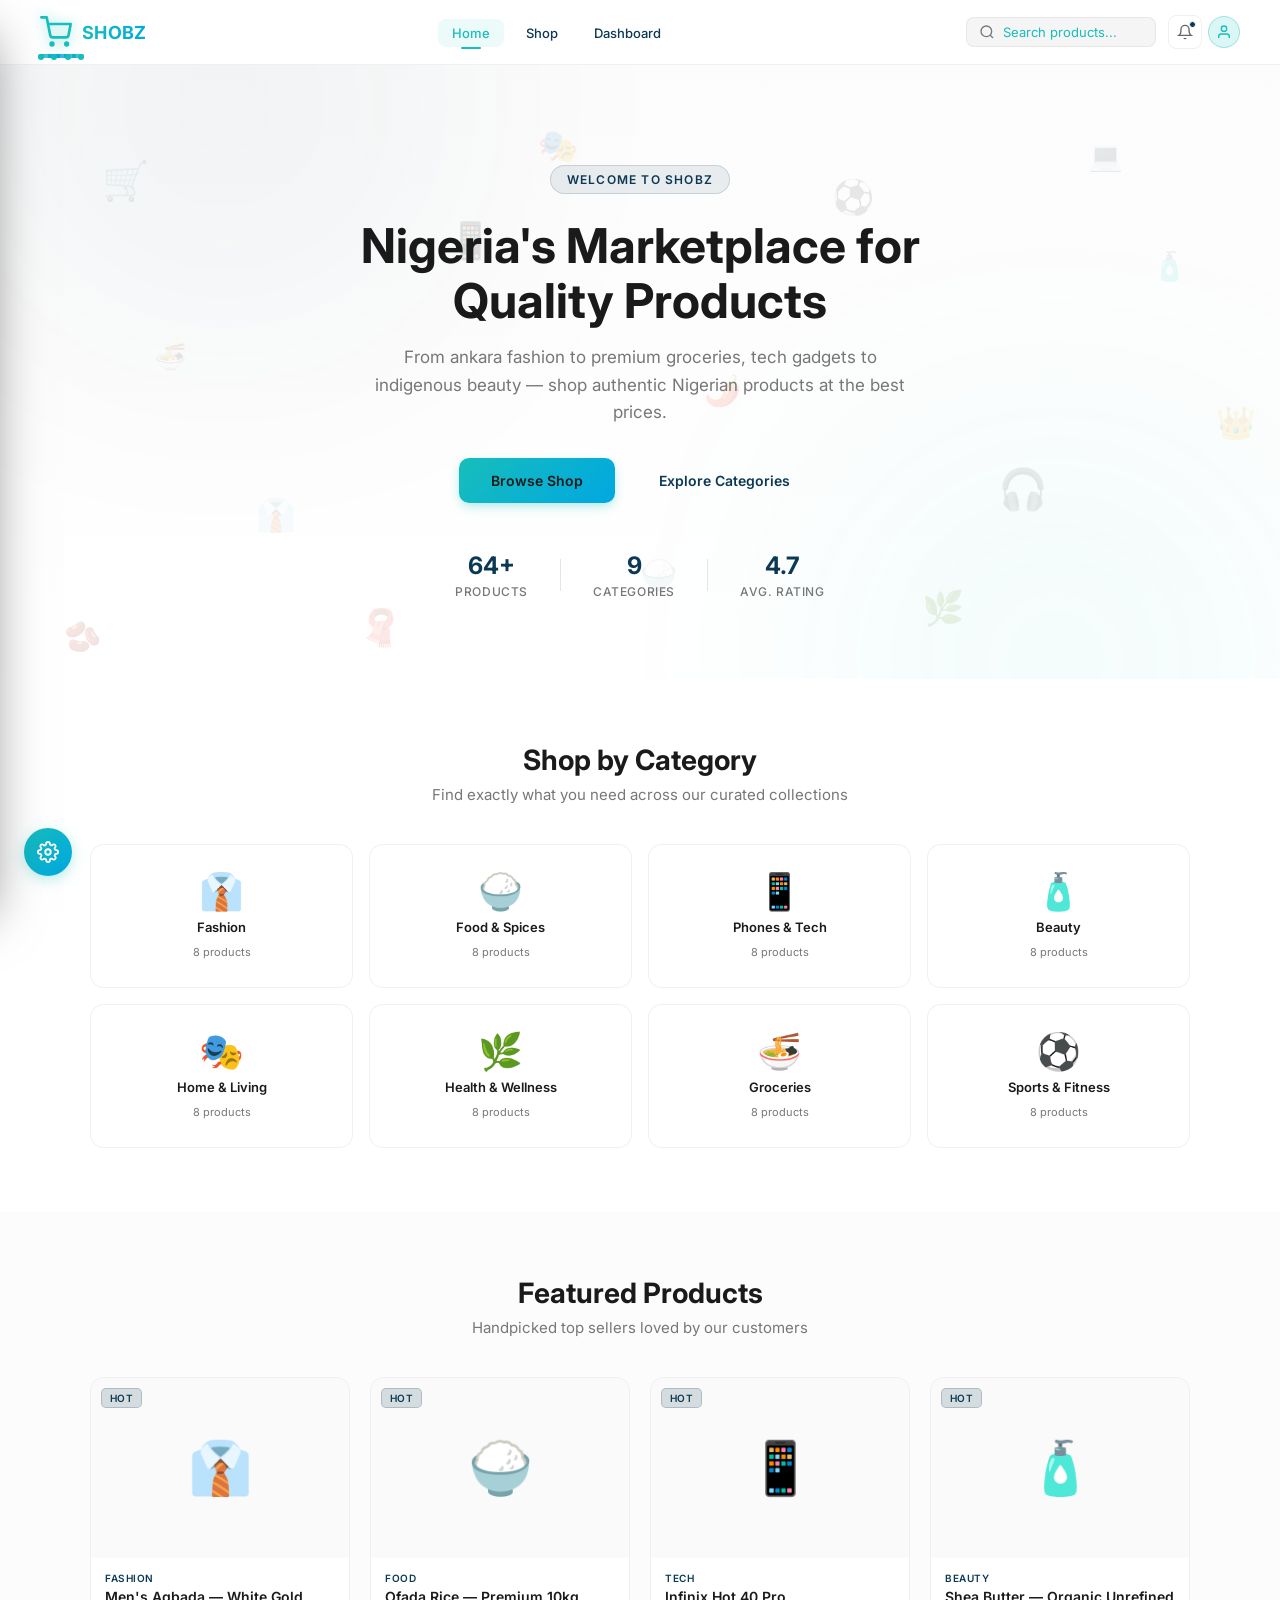
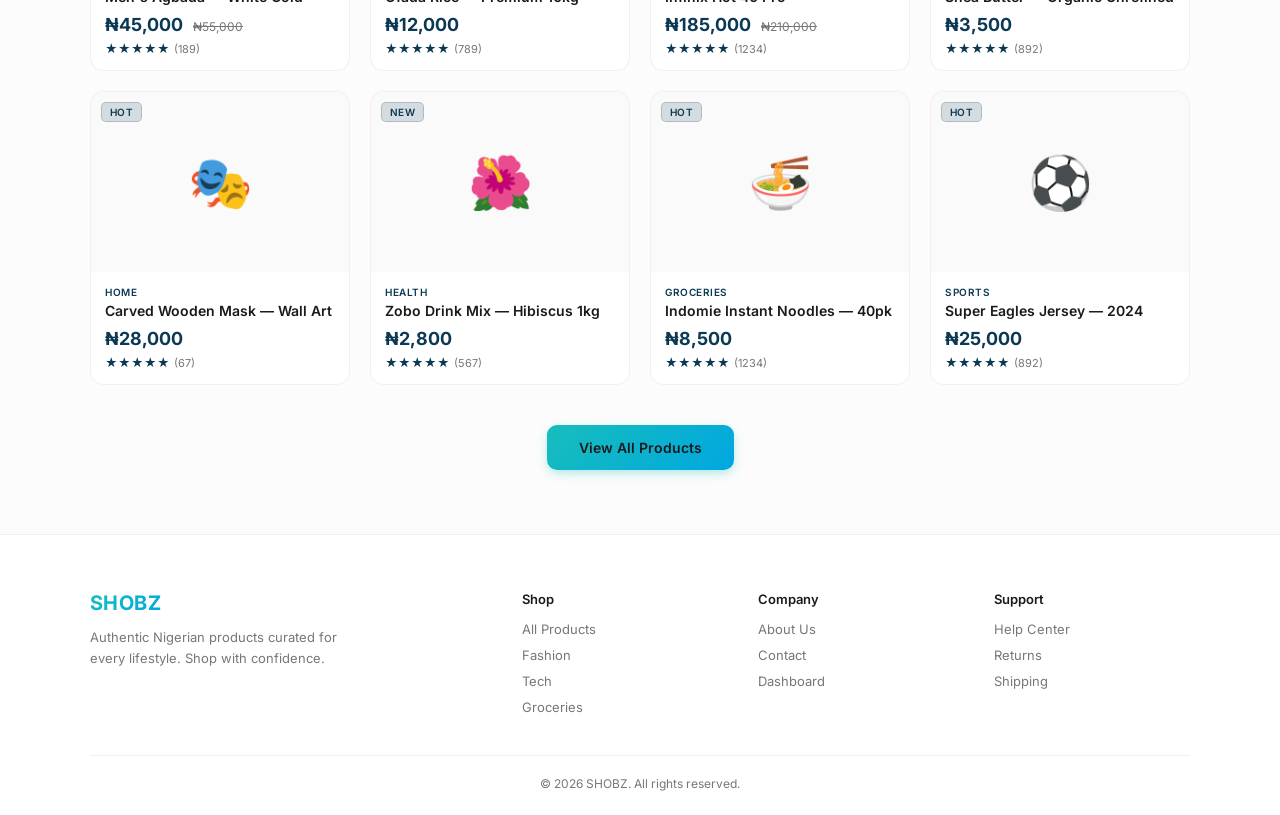
==== commit 2c524352: "Link name, Images" ====
--- a/index.html
+++ b/index.html
@@ -3,7 +3,7 @@
 <head>
     <meta charset="UTF-8">
     <meta name="viewport" content="width=device-width, initial-scale=1.0">
-    <title>SHOBZ — Shop Quality Products</title>
+    <title>✨SHOBZ — Shop Quality Products</title>
     <link href="https://fonts.googleapis.com/css2?family=Inter:wght@300;400;500;600;700&display=swap" rel="stylesheet">
     <link rel="stylesheet" href="style.css">
     <link rel="stylesheet" href="home.css">
@@ -236,7 +236,7 @@
         </div>
         <div class="customize-panel-body">
             <div>
-                <p class="customize-section-label">Theme</p>
+                <p class="customize-section-label">Appearance</p>
                 <div class="customize-theme-toggle">
                     <button class="customize-theme-btn active" data-theme="light"><svg viewBox="0 0 24 24" fill="none" stroke="currentColor" stroke-width="2"><circle cx="12" cy="12" r="5"></circle><line x1="12" y1="1" x2="12" y2="3"></line><line x1="12" y1="21" x2="12" y2="23"></line><line x1="4.22" y1="4.22" x2="5.64" y2="5.64"></line><line x1="18.36" y1="18.36" x2="19.78" y2="19.78"></line><line x1="1" y1="12" x2="3" y2="12"></line><line x1="21" y1="12" x2="23" y2="12"></line><line x1="4.22" y1="19.78" x2="5.64" y2="18.36"></line><line x1="18.36" y1="5.64" x2="19.78" y2="4.22"></line></svg><span>Light</span></button>
                     <button class="customize-theme-btn" data-theme="dark"><svg viewBox="0 0 24 24" fill="none" stroke="currentColor" stroke-width="2"><path d="M21 12.79A9 9 0 1 1 11.21 3 7 7 0 0 0 21 12.79z"></path></svg><span>Dark</span></button>
@@ -271,6 +271,53 @@
                     <button class="customize-fontsize-btn" data-fontsize="large"><span style="font-size:18px;">A</span></button>
                 </div>
             </div>
+
+            <div class="customize-divider"></div>
+
+            <div>
+                <p class="customize-section-label">General</p>
+                <div class="customize-toggle-row">
+                    <span class="customize-toggle-label">Compact Mode</span>
+                    <label class="customize-switch"><input type="checkbox" data-setting="compactMode"><span class="customize-slider"></span></label>
+                </div>
+                <div class="customize-toggle-row">
+                    <span class="customize-toggle-label">Animations</span>
+                    <label class="customize-switch"><input type="checkbox" data-setting="animations" checked><span class="customize-slider"></span></label>
+                </div>
+                <div class="customize-toggle-row">
+                    <span class="customize-toggle-label">Auto-save</span>
+                    <label class="customize-switch"><input type="checkbox" data-setting="autoSave" checked><span class="customize-slider"></span></label>
+                </div>
+            </div>
+
+            <div>
+                <p class="customize-section-label">Layout</p>
+                <div class="customize-toggle-row">
+                    <span class="customize-toggle-label">Show Sidebar</span>
+                    <label class="customize-switch"><input type="checkbox" data-setting="showSidebar" checked><span class="customize-slider"></span></label>
+                </div>
+                <div class="customize-toggle-row">
+                    <span class="customize-toggle-label">Grid View</span>
+                    <label class="customize-switch"><input type="checkbox" data-setting="gridView"><span class="customize-slider"></span></label>
+                </div>
+                <div class="customize-toggle-row">
+                    <span class="customize-toggle-label">Show Thumbnails</span>
+                    <label class="customize-switch"><input type="checkbox" data-setting="showThumbnails" checked><span class="customize-slider"></span></label>
+                </div>
+            </div>
+
+            <div>
+                <p class="customize-section-label">Notifications</p>
+                <div class="customize-toggle-row">
+                    <span class="customize-toggle-label">Enable Notifications</span>
+                    <label class="customize-switch"><input type="checkbox" data-setting="enableNotifications" checked><span class="customize-slider"></span></label>
+                </div>
+                <div class="customize-toggle-row">
+                    <span class="customize-toggle-label">Sound Effects</span>
+                    <label class="customize-switch"><input type="checkbox" data-setting="soundEffects"><span class="customize-slider"></span></label>
+                </div>
+            </div>
+
             <button class="customize-reset" id="customizeReset">Reset to Defaults</button>
         </div>
     </div>
--- a/style.css
+++ b/style.css
@@ -70,6 +70,7 @@
     -webkit-text-fill-color: transparent;
     background-clip: text;
     letter-spacing: 0.02em;
+    text-decoration: none;
 }
 
 .navbar .conveyor-belt {
@@ -343,6 +344,7 @@
     align-items: center;
     gap: 12px;
     position: relative;
+    text-decoration: none;
 }
 
 .cart-icon {
@@ -368,6 +370,7 @@
     -webkit-text-fill-color: transparent;
     background-clip: text;
     letter-spacing: 0.02em;
+    text-decoration: none;
 }
 
 /* Conveyor Belt */
--- a/customize.css
+++ b/customize.css
@@ -171,6 +171,23 @@
     font-size: calc(14px * var(--font-scale));
 }
 
+/* ===================== COMPACT MODE ===================== */
+[data-compactMode] body {
+    --font-scale: 0.9;
+}
+
+[data-compactMode] .navbar-nav {
+    gap: 4px;
+}
+
+/* ===================== ANIMATIONS ===================== */
+html:not([data-animations]) *,
+html:not([data-animations]) *::before,
+html:not([data-animations]) *::after {
+    transition-duration: 0s !important;
+    animation-duration: 0s !important;
+}
+
 /* ===================== CUSTOMIZE BUTTON (FAB) ===================== */
 .customize-fab {
     position: fixed;
@@ -473,6 +490,79 @@
     border-color: var(--border-input-hover);
 }
 
+/* ===================== DIVIDER ===================== */
+.customize-divider {
+    height: 1px;
+    background: var(--border-divider);
+    margin: 4px 0;
+}
+
+/* ===================== TOGGLE ROW ===================== */
+.customize-toggle-row {
+    display: flex;
+    align-items: center;
+    justify-content: space-between;
+    padding: 8px 0;
+}
+
+.customize-toggle-label {
+    font-size: 13px;
+    font-weight: 500;
+    color: var(--text-secondary);
+}
+
+/* ===================== SWITCH ===================== */
+.customize-switch {
+    position: relative;
+    display: inline-block;
+    width: 40px;
+    height: 22px;
+    flex-shrink: 0;
+}
+
+.customize-switch input {
+    opacity: 0;
+    width: 0;
+    height: 0;
+}
+
+.customize-slider {
+    position: absolute;
+    inset: 0;
+    background: var(--bg-input);
+    border: 1px solid var(--border-strong);
+    border-radius: 22px;
+    cursor: pointer;
+    transition: all 0.3s ease;
+}
+
+.customize-slider::before {
+    content: '';
+    position: absolute;
+    width: 16px;
+    height: 16px;
+    left: 2px;
+    bottom: 2px;
+    background: var(--text-muted);
+    border-radius: 50%;
+    transition: all 0.3s ease;
+}
+
+.customize-switch input:checked + .customize-slider {
+    background: var(--accent);
+    border-color: var(--accent);
+}
+
+.customize-switch input:checked + .customize-slider::before {
+    background: #fff;
+    transform: translateX(18px);
+}
+
+.customize-switch input:focus-visible + .customize-slider {
+    outline: 2px solid var(--accent);
+    outline-offset: 2px;
+}
+
 /* ===================== RESPONSIVE ===================== */
 @media (max-width: 768px) {
     .customize-panel {
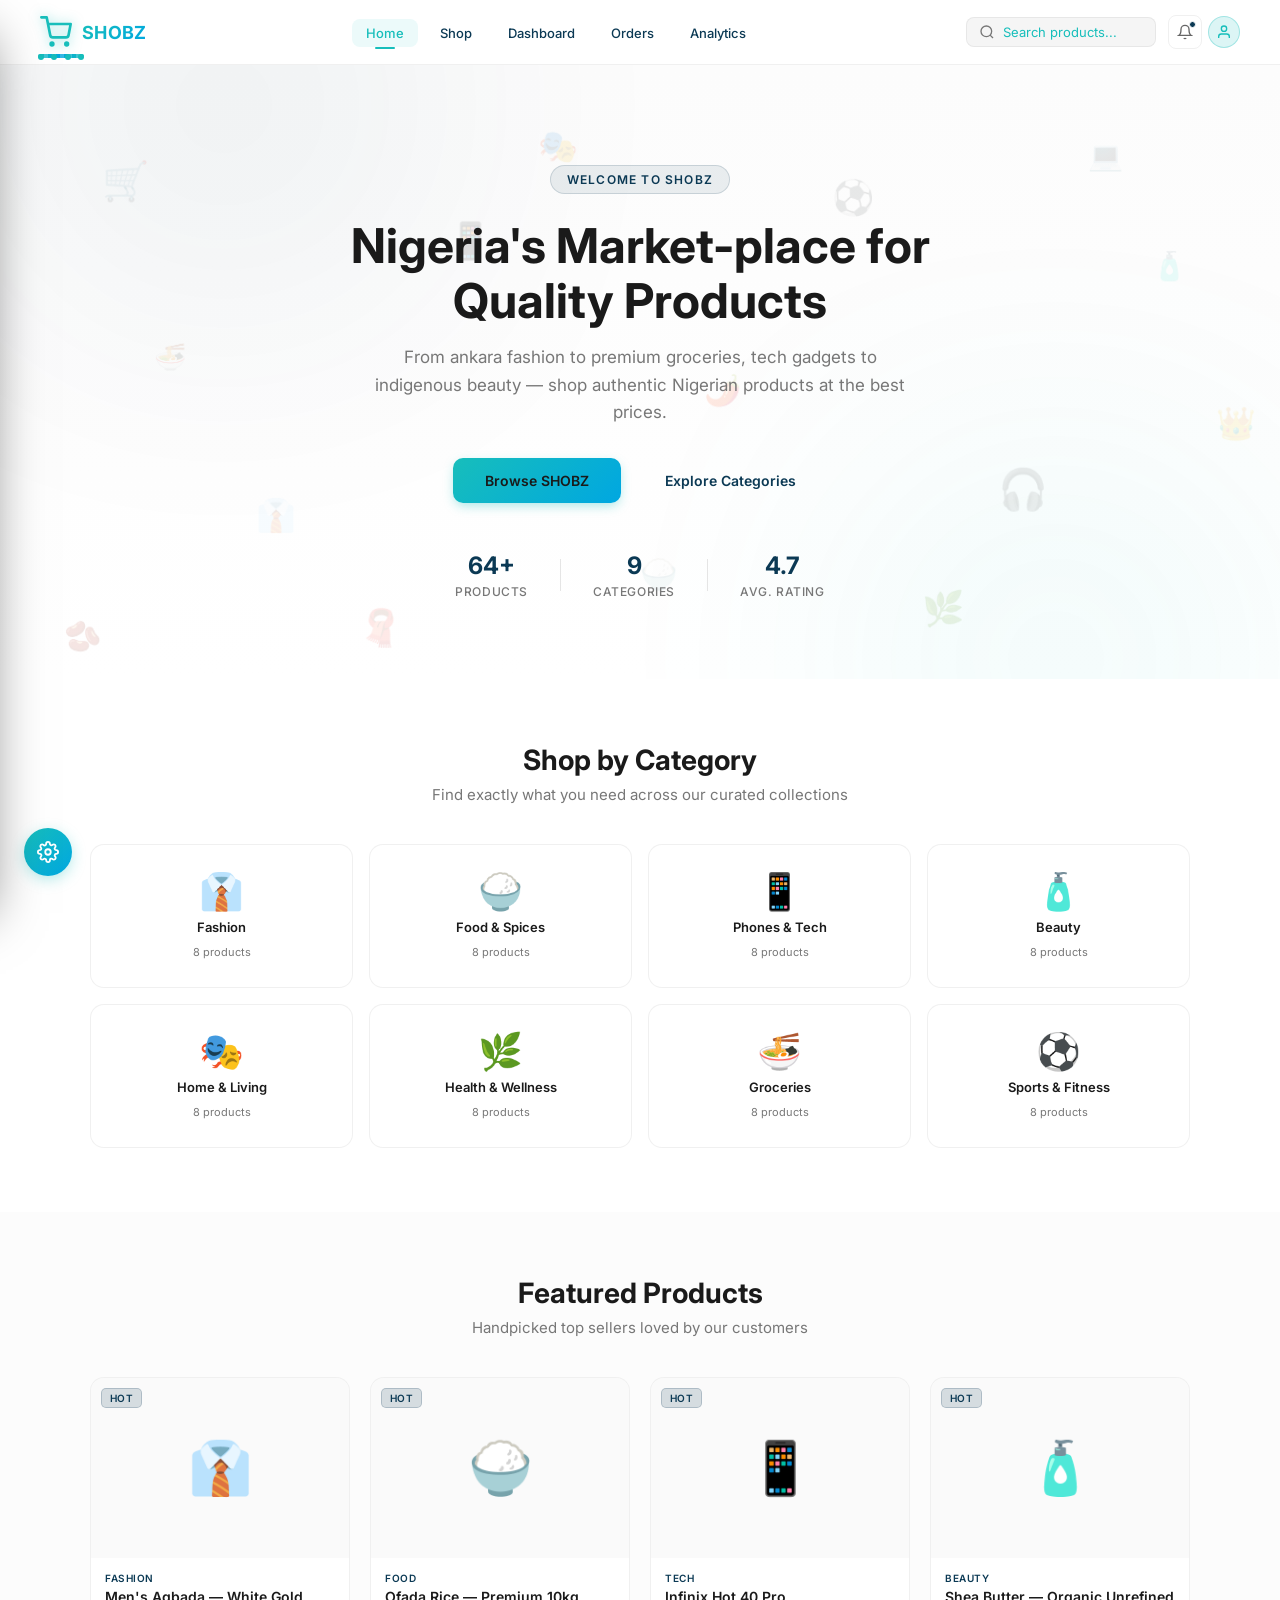
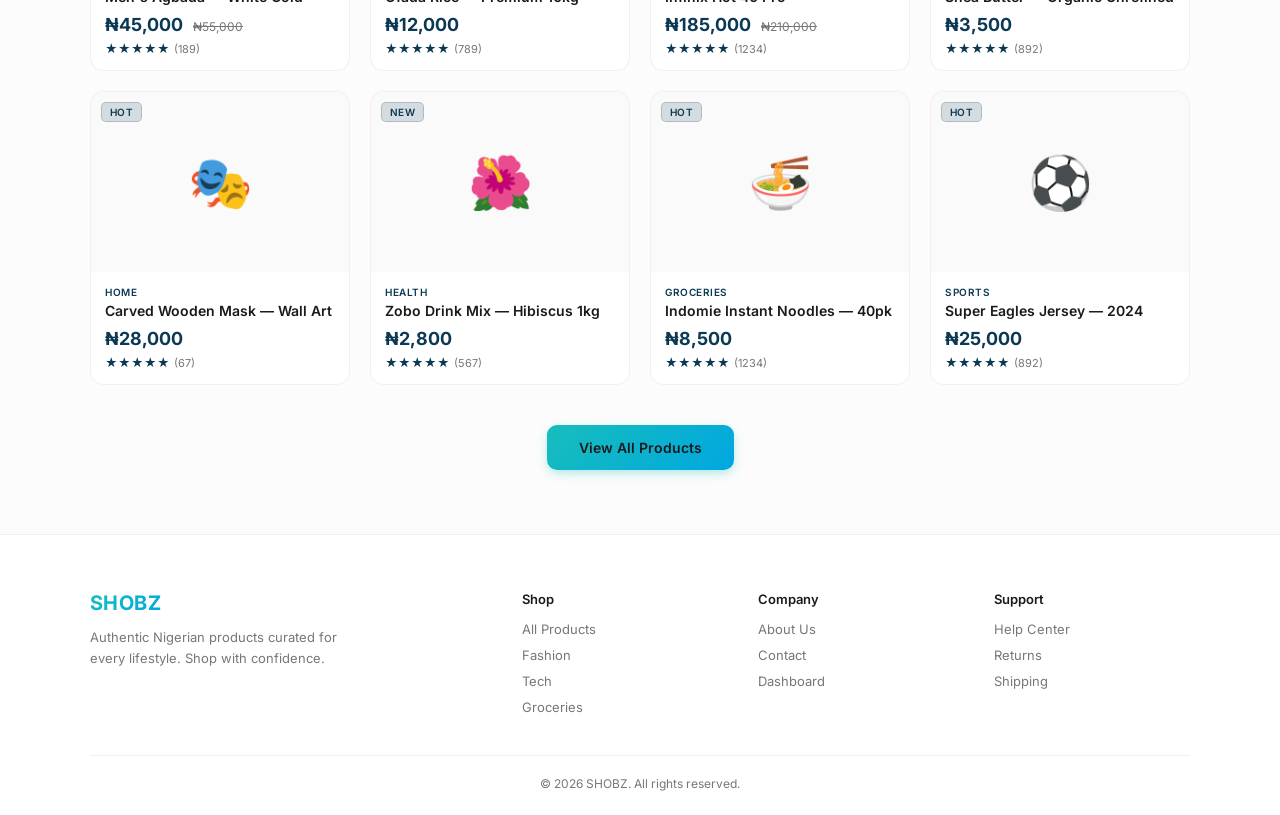
==== commit 67fc8ca9: "Naija content" ====
--- a/index.html
+++ b/index.html
@@ -38,6 +38,8 @@
                 <li><a href="index.html" class="nav-link active">Home</a></li>
                 <li><a href="products.html" class="nav-link">Shop</a></li>
                 <li><a href="dashboard.html" class="nav-link">Dashboard</a></li>
+                <li><a href="orders.html" class="nav-link">Orders</a></li>
+                <li><a href="analytics.html" class="nav-link">Analytics</a></li>
             </ul>
 
             <div class="nav-right">
@@ -95,10 +97,10 @@
         </div>
         <div class="home-hero-content">
             <p class="home-hero-tag">Welcome to SHOBZ</p>
-            <h1 class="home-hero-title">Nigeria's Marketplace for Quality Products</h1>
+            <h1 class="home-hero-title">Nigeria's Market-place for Quality Products</h1>
             <p class="home-hero-subtitle">From ankara fashion to premium groceries, tech gadgets to indigenous beauty — shop authentic Nigerian products at the best prices.</p>
             <div class="home-hero-actions">
-                <a href="products.html" class="action-btn btn-primary home-cta">Browse Shop</a>
+                <a href="products.html" class="action-btn btn-primary home-cta" title="Go into our large  collection of items">Browse SHOBZ</a>
                 <a href="#categories" class="action-btn btn-outline home-cta-outline">Explore Categories</a>
             </div>
             <div class="home-hero-stats">
--- a/style.css
+++ b/style.css
@@ -802,4 +802,8 @@
     .action-btn {
         width: 100%;
     }
+}
+
+.T-logo{
+    font-size: larger;
 }
